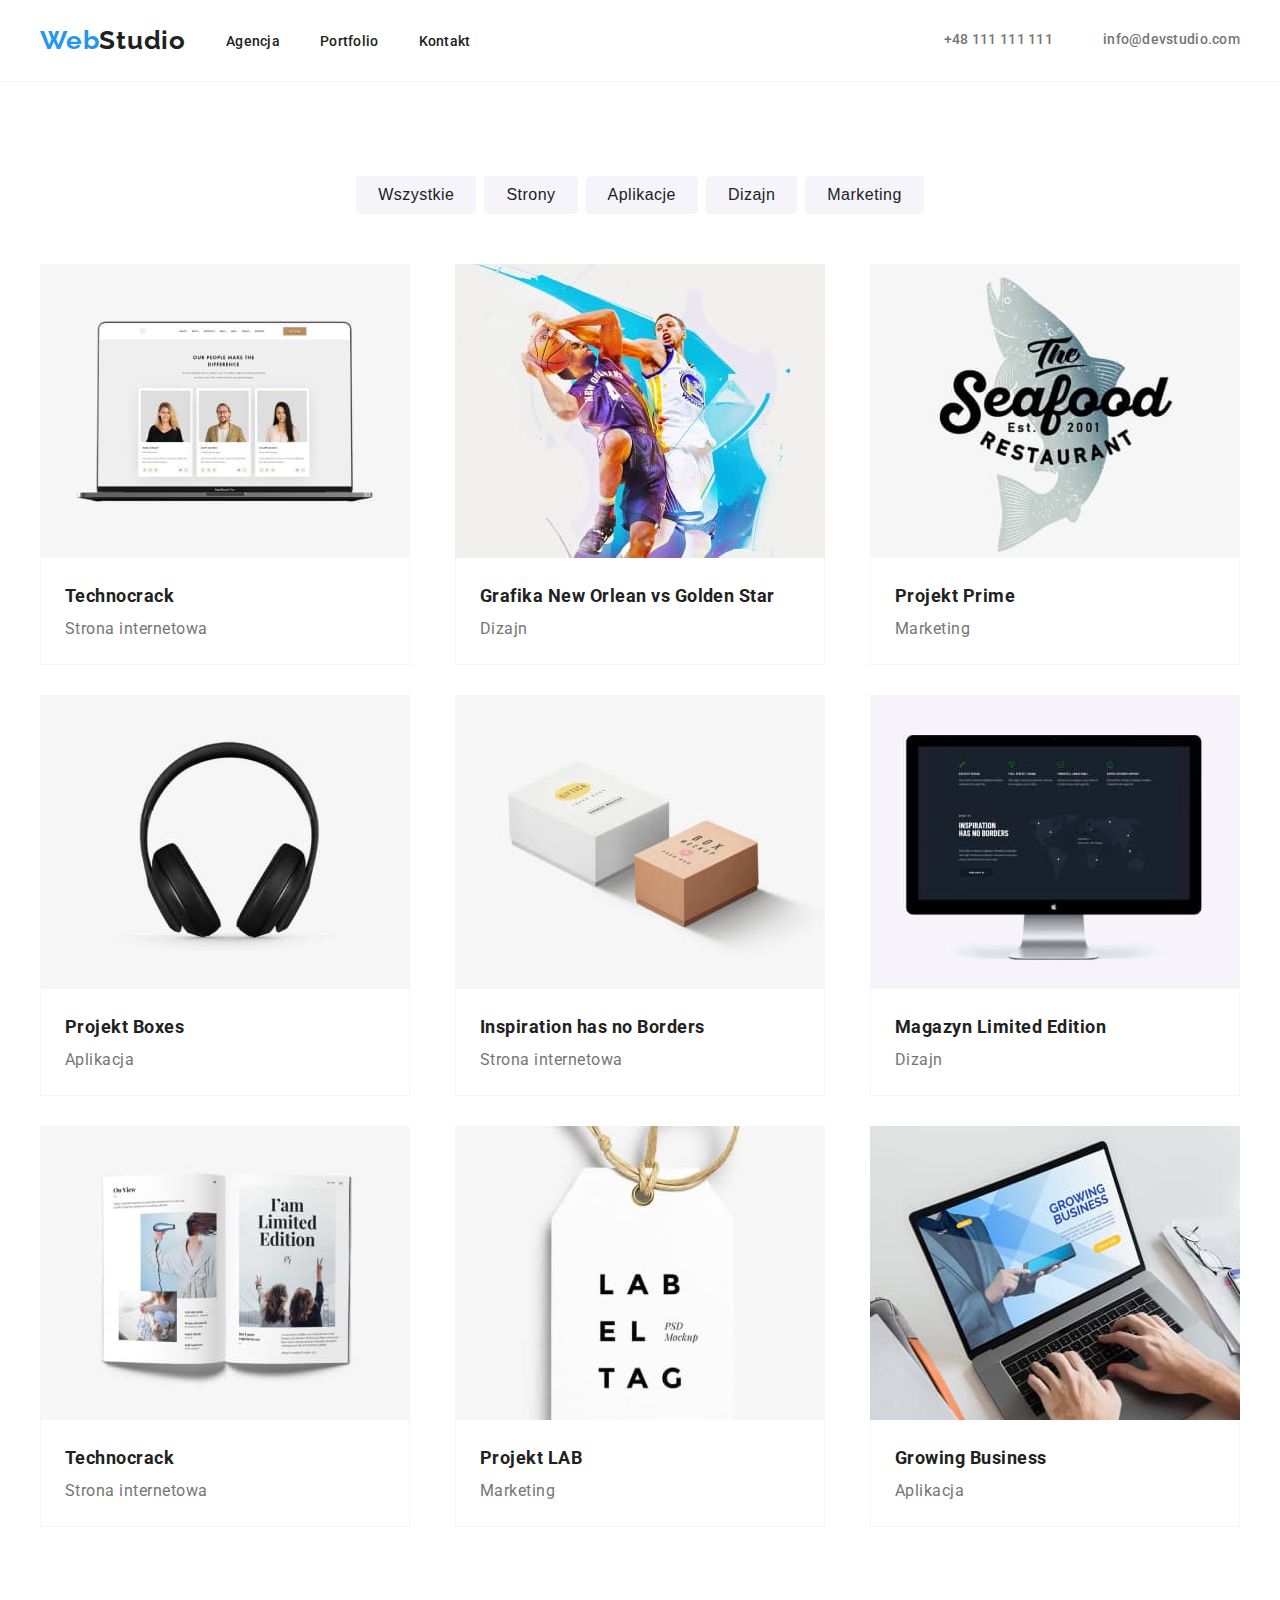
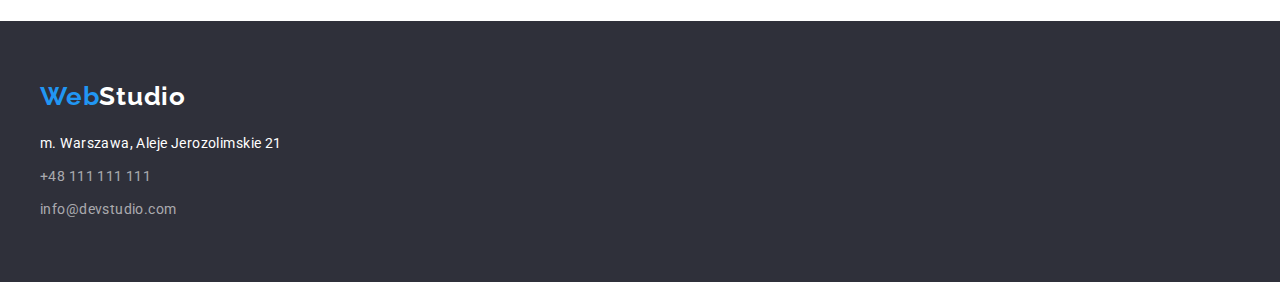
==== portfolio.html @ ea295703 "Initial commit" ====
<!DOCTYPE html>
<html lang="pl-PL">
  <head>
    <link rel="stylesheet" href="CSS/styles.css" />
    <meta charset="UTF-8" />
    <meta http-equiv="X-UA-Compatible" content="IE=edge" />
    <meta name="viewport" content="width=device-width, initial-scale=1.0" />
    <title>Portfolio</title>
  </head>
  <body>
    <!-- <div class="header__border"> -->
    <header class="header__container">
      <div class="container">
        <div class="header__content">
          <a class="logo" href="index.html"><span class="logo-accent">Web</span>Studio</a>
          <nav>
            <ul class="navigation__content">
              <li class="navigation__item">
                <a class="navigation__link" href="index.html">Agencja</a>
              </li>
              <li class="navigation__item">
                <a class="navigation__link" href="portfolio.html">Portfolio</a>
              </li>
              <li class="navigation__item">
                <a class="navigation__link" href="#">Kontakt</a>
              </li>
            </ul>
          </nav>
          <div class="contact-links">
            <a class="navigation__link navigation__link--contact" href="tel:+48111111111"
              >+48 111 111 111</a
            >
            <a class="navigation__link navigation__link--contact" href="mailto:info@devstudio.com"
              >info@devstudio.com</a
            >
          </div>
        </div>
      </div>
    </header>

    <section class="section">
     
      <!-- <section class="section-1-col__container"> -->
        <ul class="section-1-col__content">
          <li class="section-1-col__item">
            <button class="button__secondary button__secondary--light-text" type="">
              Wszystkie
            </button>
          </li>
          <li class="section-1-col__item">
            <button class="button__secondary button__secondary--light-text" type="">Strony</button>
          </li>
          <li class="section-1-col__item">
            <button class="button__secondary button__secondary--light-text" type="">
              Aplikacje
            </button>
          </li>
          <li class="section-1-col__item">
            <button class="button__secondary button__secondary--light-text" type="">Dizajn</button>
          </li>
          <li class="section-1-col__item">
            <button class="button__secondary button__secondary--light-text" type="">
              Marketing
            </button>
          </li>
        </ul>
      <!-- </section> -->
      <div class="container">
      <!-- <section class="section-3-col__container"> -->
        <ul class="section-3-col__content">
          <li class="section-3-col__item">
            <figure class="section-3-col__content-box">
              <img src="images/portfolio-img-1.jpg" alt="projekt strony pokazany na laptopie" />
              <figcaption
                class="section-3-col__content-box__figcaption section-3-col__content-box__figcaption--border"
              >
                <h3 class="section-3-col__content-box__title">Technocrack</h3>
                <p class="section-3-col__content-box__text">Strona internetowa</p>
              </figcaption>
            </figure>
          </li>
          <li class="section-3-col__item">
            <figure class="section-3-col__content-box">
              <img src="images/portfolio-img-2.jpg" alt="projekt strony pokazany na laptopie" />
              <figcaption
                class="section-3-col__content-box__figcaption section-3-col__content-box__figcaption--border"
              >
                <h3 class="section-3-col__content-box__title">Grafika New Orlean vs Golden Star</h3>
                <p class="section-3-col__content-box__text">Dizajn</p>
              </figcaption>
            </figure>
          </li>

          <li class="section-3-col__item">
            <figure class="section-3-col__content-box">
              <img src="images/portfolio-img-3.jpg" alt="projekt strony pokazany na laptopie" />
              <figcaption
                class="section-3-col__content-box__figcaption section-3-col__content-box__figcaption--border"
              >
                <h3 class="section-3-col__content-box__title">Projekt Prime</h3>
                <p class="section-3-col__content-box__text">Marketing</p>
              </figcaption>
            </figure>
          </li>
          <li class="section-3-col__item">
            <figure class="section-3-col__content-box">
              <img src="images/portfolio-img-4.jpg" alt="projekt strony pokazany na laptopie" />
              <figcaption
                class="section-3-col__content-box__figcaption section-3-col__content-box__figcaption--border"
              >
                <h3 class="section-3-col__content-box__title">Projekt Boxes</h3>
                <p class="section-3-col__content-box__text">Aplikacja</p>
              </figcaption>
            </figure>
          </li>
          <li class="section-3-col__item">
            <figure class="section-3-col__content-box">
              <img src="images/portfolio-img-5.jpg" alt="projekt strony pokazany na laptopie" />
              <figcaption
                class="section-3-col__content-box__figcaption section-3-col__content-box__figcaption--border"
              >
                <h3 class="section-3-col__content-box__title">Inspiration has no Borders</h3>
                <p class="section-3-col__content-box__text">Strona internetowa</p>
              </figcaption>
            </figure>
          </li>
          <li class="section-3-col__item">
            <figure class="section-3-col__content-box">
              <img src="images/portfolio-img-6.jpg" alt="projekt strony pokazany na laptopie" />
              <figcaption
                class="section-3-col__content-box__figcaption section-3-col__content-box__figcaption--border"
              >
                <h3 class="section-3-col__content-box__title">Magazyn Limited Edition</h3>
                <p class="section-3-col__content-box__text">Dizajn</p>
              </figcaption>
            </figure>
          </li>
          <li class="section-3-col__item">
            <figure class="section-3-col__content-box">
              <img src="images/portfolio-img-7.jpg" alt="projekt strony pokazany na laptopie" />
              <figcaption
                class="section-3-col__content-box__figcaption section-3-col__content-box__figcaption--border"
              >
                <h3 class="section-3-col__content-box__title">Technocrack</h3>
                <p class="section-3-col__content-box__text">Strona internetowa</p>
              </figcaption>
            </figure>
          </li>
          <li class="section-3-col__item">
            <figure class="section-3-col__content-box">
              <img src="images/portfolio-img-8.jpg" alt="projekt strony pokazany na laptopie" />
              <figcaption
                class="section-3-col__content-box__figcaption section-3-col__content-box__figcaption--border"
              >
                <h3 class="section-3-col__content-box__title">Projekt LAB</h3>
                <p class="section-3-col__content-box__text">Marketing</p>
              </figcaption>
            </figure>
          </li>
          <li class="section-3-col__item">
            <figure class="section-3-col__content-box">
              <img src="images/portfolio-img-9.jpg" alt="projekt strony pokazany na laptopie" />
              <figcaption
                class="section-3-col__content-box__figcaption section-3-col__content-box__figcaption--border"
              >
                <h3 class="section-3-col__content-box__title">Growing Business</h3>
                <p class="section-3-col__content-box__text">Aplikacja</p>
              </figcaption>
            </figure>
          </li>
        </ul>
      </section>
      
    </div>
    <footer class="footer">
      <div class="container">
        <a class="logo--light" href="index.html"><span class="logo-accent">Web</span>Studio</a>
        <address class="footer__content">
          <p class="footer__text">m. Warszawa, Aleje Jerozolimskie 21</p>
          <div class="footer-column">
            <a class="footer__text footer__text--contact" href="tel:+48111111111">
              +48 111 111 111</a
            >
            <a class="footer__text footer__text--contact" href="mailto:info@devstudio.com">
              info@devstudio.com</a
            >
          </div>
        </address>
      </div>
    </footer>
  </body>
</html>
---- CSS/styles.css ----
@import url('https://fonts.googleapis.com/css2?family=Raleway:wght@700&family=Roboto:wght@400;500;700;900&display=swap');
@import url('node_modules/modern-normalize/modern-normalize.css');

:root {
  --blue: #2196f3;
  --gray: #757575;
  --black: #212121;
  --lightgray: #f5f4fa;
  --background: #fff;
  --dark-background: #2f303a;
  --bold: 700;
  --white: #fff;
}

body {
  font-family: 'Roboto', 'Raleway', sans-serif;
  list-style: none;
  color: var(--black);

  font-size: 16px;
  letter-spacing: 0.03em;
  background-color: var(--background);
  margin: 0;
}
address {
  font-style: normal;
}
ul,
li {
  list-style: none;
  padding: 0;
  margin: 0;
}
img,
button {
  display: block;
  margin: 0;
  border: 0;
}
h1,
h2,
h3,
p {
  margin: 0;
  padding: 0;
}
.header__container {
  border-bottom: 1px solid var(--lightgray);
}

.header__content {
  display: flex;
  flex-direction: row;
  flex-wrap: wrap;
  padding-top: 25px;
  padding-bottom: 25px;
  align-items: center;
  gap: 40px;
  margin: 0 auto;
}
.container {
  margin: 0 auto;
  width: 1200px;
}
.section {
  display: flex;
  flex-direction: column;
  gap: 50px;
  /* width: 1200px; */
  margin: 0 auto;
  padding-top: 94px;
  padding-bottom: 94px;
}
.navigation__item {
  display: inline-block;
}
.contact-links {
  margin-left: auto;
  display: flex;
  gap: 50px;
}
/* START -- Shared Styles -- */

.active--link {
  color: var(--blue);
}
.logo--light {
  color: var(--white);
  font-family: 'Raleway', sans-serif;
  font-size: 26px;
  font-weight: var(--bold);
  line-height: 1.19;
  letter-spacing: 0.03em;
  text-decoration: none;
}
.logo {
  font-family: 'Raleway', sans-serif;
  font-size: 26px;
  font-weight: var(--bold);
  line-height: 1.19;
  letter-spacing: 0.03em;
  color: var(--black);
  text-decoration: none;
}
.logo-accent {
  color: var(--blue);
}

.navigation__content {
  list-style: none;
  display: flex;
  flex-direction: row;
  flex-wrap: wrap;

  align-items: center;
  gap: 40px;
}

.navigation__link {
  list-style: none;
  font-size: 14px;
  font-weight: 500;
  line-height: 1.14;
  color: var(--black);
  letter-spacing: 0.02em;
  text-decoration: none;
}

.navigation__link--contact {
  color: var(--gray);
}

.navigation__link--active {
  color: var(--blue);
}

.navigation__link:hover,
.navigation__link:focus {
  color: var(--blue);
}

.footer {
  background-color: var(--dark-background);
  padding-top: 60px;
  padding-bottom: 60px;
}
.footer__content {
  text-decoration: none;
  padding-top: 20px;
}

.footer__text {
  font-size: 14px;
  line-height: 1.71;
  font-weight: 400;
  letter-spacing: 0.03em;
  color: var(--white);
  text-decoration: none;
}

.footer__text--contact {
  color: rgba(255, 255, 255, 0.6);
  padding-top: 9px;
}
.footer__text--contact:hover {
  color: var(--blue);
}
.footer-column {
  display: flex;
  flex-direction: column;
  flex-basis: 20px;
}
/* BUTTONS */

.button__primary {
  background-color: var(--blue);
  cursor: pointer;
  margin: 0 auto;
  padding: 10px 43px 10px 43px;
}
.button__primary--bold-text {
  font-weight: var(--bold);
  font-size: 16px;
  line-height: 1.87;
  color: var(--white);
  box-shadow: 0px 4px 4px rgba(0, 0, 0, 0.15);
  border-radius: 4px;
  text-align: center;
}

.button__secondary {
  background-color: var(--lightgray);
  cursor: pointer;
  padding: 6px 22px 6px 22px;
  border-radius: 4px;
}

.button__secondary--light-text {
  font-size: 16px;
  font-weight: 500;
  line-height: 1.625;
  color: var(--black);
  letter-spacing: 0.03em;
  text-align: center;
}

.button__secondary--light-text:hover,
.button__secondary--light-text:focus {
  color: var(--white);
  background-color: var(--blue);
  box-shadow: 0px 3px 1px rgba(0, 0, 0, 0.1), 0px 1px 2px rgba(0, 0, 0, 0.08),
    0px 2px 2px rgba(0, 0, 0, 0.12);
}

/* -- BUTTONS STYLE END -- */
/* END -- Shared styles -- */

/* -- INDEX.HTML STYLES -- */

/*.hero__container {
}*/

.hero__container--background {
  background-color: var(--dark-background);
  display: flex;
  justify-content: center;
}

.hero__title {
  color: var(--white);
  font-size: 44px;
  font-weight: 900;
  text-align: center;
}

.hero__content {
  display: flex;
  justify-content: center;
  flex-direction: column;
  flex-basis: 616px;
  padding: 200px 455px 200px 455px;
  gap: 30px;
}
.section-4-col__container {
  display: flex;
  padding-top: 94px;
  padding-bottom: 94px;
}
.section-4-col__container--light-bg {
  background-color: var(--lightgray);
}
.section-4-col__content {
  display: flex;
  flex-direction: row;

  gap: 30px;
  justify-content: space-between;
  padding: 0;
}

.section-4-col__item {
  list-style: none;
  background-color: var(--white);
  padding-bottom: 30px;
  box-shadow: 0px 1px 3px rgba(0, 0, 0, 0.12), 0px 1px 1px rgba(0, 0, 0, 0.14),
    0px 2px 1px rgba(0, 0, 0, 0.2);
  border-radius: 0px 0px 4px 4px;
}

.section-4-col__item--no-shadow {
  list-style: none;
  background-color: var(--white);
}

.section-4-col__title {
  font-weight: var(--bold);
  font-size: 14px;
  line-height: 1.14;
  letter-spacing: 0.03em;
  text-transform: uppercase;
  padding-bottom: 10px;
}
.section-4-col__title--big {
  color: var(--black);
  font-size: 36px;
  line-height: 1.16;
  text-align: center;
  letter-spacing: 0.03em;
  text-transform: none;
  padding-bottom: 50px;
}

.section-4-col__title--medium {
  color: var(--black);
  font-weight: 500;
  font-size: 16px;
  line-height: 1.18;
  text-align: center;
  letter-spacing: 0.03em;
  text-transform: none;
}
.section-4-col__text {
  color: var(--gray);
  font-weight: 400;
  font-size: 14px;
  line-height: 1.71;
  letter-spacing: 0.03em;
}

.section-4-col__text--medium {
  font-size: 16px;
  line-height: 1.18;
  text-align: center;
}
.section-3-col__container {
  display: flex;
  padding-bottom: 94px;
}

.section-3-col__title {
  font-weight: var(--bold);
  color: var(--black);
  font-size: 36px;
  line-height: 1.16;
  text-align: center;
  letter-spacing: 0.03em;
  padding-bottom: 50px;
}

.section-3-col__content {
  display: flex;
  flex-direction: row;
  flex-wrap: wrap;

  justify-content: space-between;
  padding: 0;
  gap: 30px;
  align-items: center;
}

.section-3-col__item {
  list-style: none;
}

.section-3-col__content-box {
  margin: 0;
  padding: 0;
}

.section-3-col__content-box__title {
  font-weight: var(--bold);
  font-size: 18px;
  line-height: 2;
  margin: 0;
}

.section-3-col__content-box__text {
  font-weight: 400;
  line-height: 1.875;
  letter-spacing: 0.03em;
  color: var(--gray);
  margin: 0;
}

.section-3-col__content-box__figcaption {
  padding: 20px 24px 20px 24px;
}

.section-3-col__content-box__figcaption--border {
  border-bottom: 1px solid var(--lightgray);
  border-left: 1px solid var(--lightgray);
  border-right: 1px solid var(--lightgray);
}
/* -- END INDEX.HTML STYLES -- */
/* -- START PORTFOLIO.HTML STYLES -- */

.section-1-col__container {
  display: flex;
  justify-content: center;
  gap: 30px;
}

.section-1-col__content {
  display: flex;
  flex-direction: row;
  gap: 8px;
  justify-content: center;
}

/*.section-1-col__item {
}*/
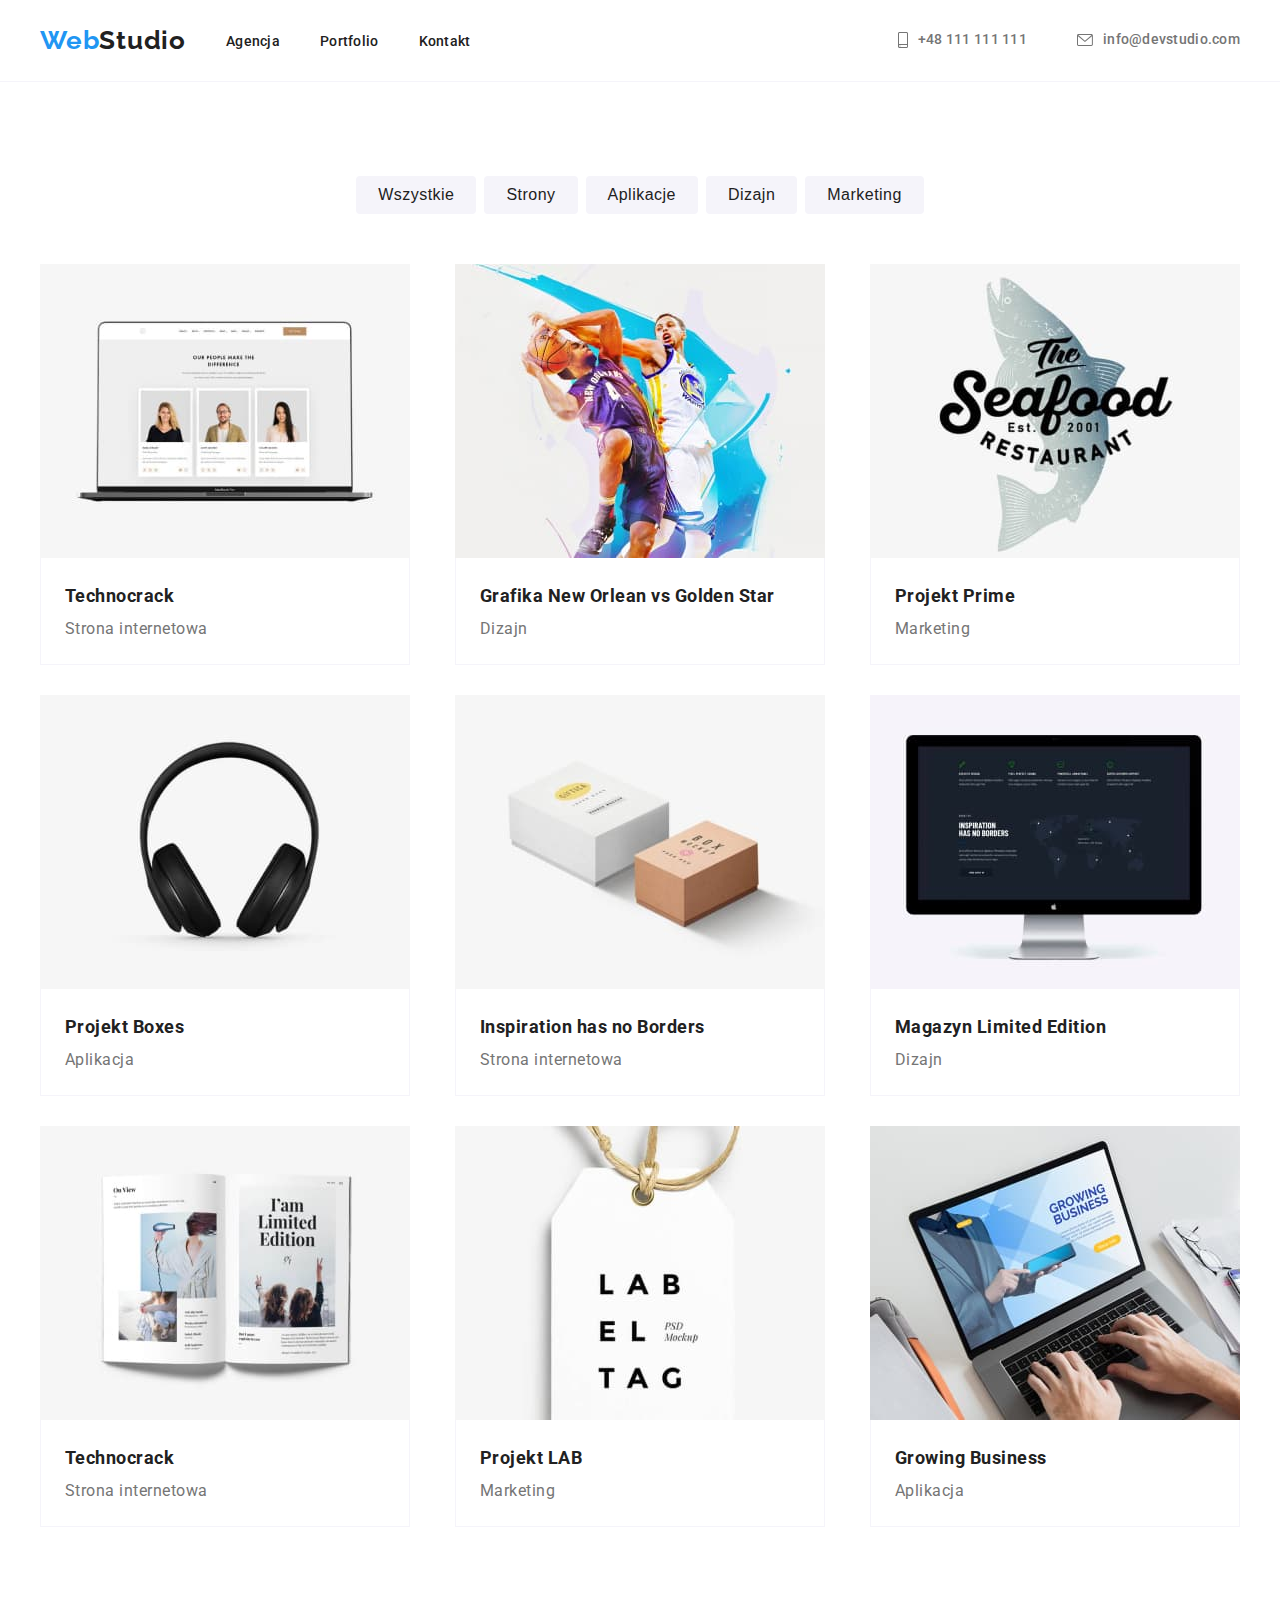
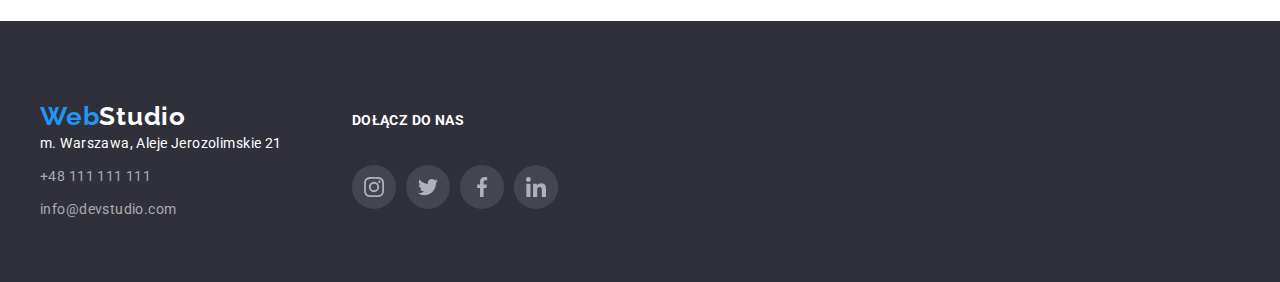
==== commit 21aee802: "Added section "our clients"" ====
--- a/portfolio.html
+++ b/portfolio.html
@@ -9,34 +9,44 @@
   </head>
   <body>
     <!-- <div class="header__border"> -->
-    <header class="header__container">
-      <div class="container">
-        <div class="header__content">
-          <a class="logo" href="index.html"><span class="logo-accent">Web</span>Studio</a>
-          <nav>
-            <ul class="navigation__content">
-              <li class="navigation__item">
-                <a class="navigation__link" href="index.html">Agencja</a>
-              </li>
-              <li class="navigation__item">
-                <a class="navigation__link" href="portfolio.html">Portfolio</a>
-              </li>
-              <li class="navigation__item">
-                <a class="navigation__link" href="#">Kontakt</a>
-              </li>
-            </ul>
-          </nav>
-          <div class="contact-links">
-            <a class="navigation__link navigation__link--contact" href="tel:+48111111111"
-              >+48 111 111 111</a
-            >
-            <a class="navigation__link navigation__link--contact" href="mailto:info@devstudio.com"
-              >info@devstudio.com</a
-            >
+      <header class="header__container">
+        <div class="container">
+          <div class="header__content">
+            <a class="logo" href="index.html"><span class="logo-accent">Web</span>Studio</a>
+            <nav>
+              <ul class="navigation__content">
+                <li class="navigation__item">
+                  <a class="navigation__link" href="index.html">Agencja</a>
+                </li>
+                <li class="navigation__item">
+                  <a class="navigation__link" href="portfolio.html">Portfolio</a>
+                </li>
+                <li class="navigation__item">
+                  <a class="navigation__link" href="#">Kontakt</a>
+                </li>
+              </ul>
+            </nav>
+            <div class="contact-links">
+              <div class="contact-links--item">
+                <svg class="icon-contact--phone">
+                  <use href="./images/icons.svg#icon-smartphone"></use>
+                </svg>
+                <a class="navigation__link navigation__link--contact" href="tel:+48111111111"
+                  >+48 111 111 111</a
+                >
+              </div>
+              <div class="contact-links--item">
+                <svg class="icon-contact--mail">
+                  <use href="./images/icons.svg#icon-envelope"></use>
+                </svg>
+                <a class="navigation__link navigation__link--contact" href="mailto:info@devstudio.com"
+                  >info@devstudio.com</a
+                >
+              </div>
+            </div>
           </div>
         </div>
-      </div>
-    </header>
+      </header>
 
     <section class="section">
      
@@ -174,18 +184,47 @@
     </div>
     <footer class="footer">
       <div class="container">
-        <a class="logo--light" href="index.html"><span class="logo-accent">Web</span>Studio</a>
-        <address class="footer__content">
-          <p class="footer__text">m. Warszawa, Aleje Jerozolimskie 21</p>
-          <div class="footer-column">
-            <a class="footer__text footer__text--contact" href="tel:+48111111111">
-              +48 111 111 111</a
-            >
-            <a class="footer__text footer__text--contact" href="mailto:info@devstudio.com">
-              info@devstudio.com</a
-            >
+        <div class="footer__content">
+          <div class="footer__item">
+            <a class="logo--light" href="index.html"><span class="logo-accent">Web</span>Studio</a>
+            <address>
+              <p class="footer__text">m. Warszawa, Aleje Jerozolimskie 21</p>
+              <div class="footer-column">
+                <a class="footer__text footer__text--contact" href="tel:+48111111111">
+                  +48 111 111 111</a
+                >
+                <a class="footer__text footer__text--contact" href="mailto:info@devstudio.com">
+                  info@devstudio.com</a
+                >
+              </div>
+            </address>
           </div>
-        </address>
+          <div class="footer-social-links__container">
+            <p class="footer-social-links--title">DOŁĄCZ DO NAS</p>
+            <div class="social-icons__container">
+              <div class="icon-social icon-social--gray">
+                <svg width="20px" height="20px">
+                  <use href="./images/icons.svg#icon-instagram"></use>
+                </svg>
+              </div>
+              <div class="icon-social icon-social--gray">
+                <svg width="20px" height="20px">
+                  <use href="./images/icons.svg#icon-twitter"></use>
+                </svg>
+              </div>
+              <div class="icon-social icon-social--gray">
+                <svg width="20px" height="20px">
+                  <use href="./images/icons.svg#icon-facebook"></use>
+                </svg>
+              </div>
+              <div class="icon-social icon-social--gray">
+                <svg width="20px" height="20px">
+                  <use href="./images/icons.svg#icon-linkedin"></use>
+                </svg>
+              </div>
+            </div>
+          </div>
+        </div>
       </div>
     </footer>
   </body>
--- a/CSS/styles.css
+++ b/CSS/styles.css
@@ -1,10 +1,10 @@
 @import url('https://fonts.googleapis.com/css2?family=Raleway:wght@700&family=Roboto:wght@400;500;700;900&display=swap');
-@import url('node_modules/modern-normalize/modern-normalize.css');
 
 :root {
   --blue: #2196f3;
   --gray: #757575;
   --black: #212121;
+  --icon-gray: #afb1b8;
   --lightgray: #f5f4fa;
   --background: #fff;
   --dark-background: #2f303a;
@@ -37,9 +37,11 @@
   margin: 0;
   border: 0;
 }
+
 h1,
 h2,
 h3,
+h4,
 p {
   margin: 0;
   padding: 0;
@@ -144,9 +146,16 @@
   padding-top: 60px;
   padding-bottom: 60px;
 }
+.footer__item {
+  display: flex;
+  flex-direction: column;
+}
 .footer__content {
   text-decoration: none;
   padding-top: 20px;
+  display: flex;
+  flex-direction: row;
+  gap: 70px;
 }
 
 .footer__text {
@@ -298,6 +307,8 @@
   text-align: center;
   letter-spacing: 0.03em;
   text-transform: none;
+  padding-top: 30px;
+  padding-bottom: 10px;
 }
 .section-4-col__text {
   color: var(--gray);
@@ -389,3 +400,84 @@
 
 /*.section-1-col__item {
 }*/
+
+/* -- icons -- */
+
+.icon-features {
+  width: 270px;
+  height: 120px;
+  padding-bottom: 30px;
+}
+
+.icon-contact--mail {
+  width: 16px;
+  height: 12px;
+}
+
+.icon-contact--phone {
+  width: 10px;
+  height: 16px;
+}
+
+.icon-social {
+  width: 44px;
+  height: 44px;
+  display: flex;
+  align-items: center;
+  justify-content: center;
+  background-color: var(--white);
+  border-radius: 50%;
+  border: none;
+  fill: var(--icon-gray);
+}
+.icon-social--gray {
+  background-color: rgba(255, 255, 255, 0.1);
+}
+
+.icon-social:hover,
+.icon-social:focus {
+  background-color: var(--blue);
+  fill: var(--white);
+}
+.contact-links--item {
+  display: flex;
+  flex-direction: row;
+  gap: 10px;
+  align-items: center;
+}
+
+.social-icons__container {
+  display: flex;
+  flex-direction: row;
+  gap: 10px;
+  justify-content: center;
+  padding-top: 16px;
+}
+
+.footer-social-links--title {
+  font-weight: var(--bold);
+  font-size: 14px;
+  line-height: 1.14;
+  letter-spacing: 0.03em;
+  text-transform: uppercase;
+  color: var(--white);
+}
+
+.footer-social-links__container {
+  align-self: center;
+  display: flex;
+  flex-direction: column;
+  gap: 20px;
+}
+
+.icon-clients {
+  border: 1px solid #afb1b8;
+  border-radius: 4px;
+  fill: var(--icon-gray);
+}
+
+.icon-clients:hover,
+.icon-clients:focus {
+  fill: var(--blue);
+  border: 1px solid var(--blue);
+}
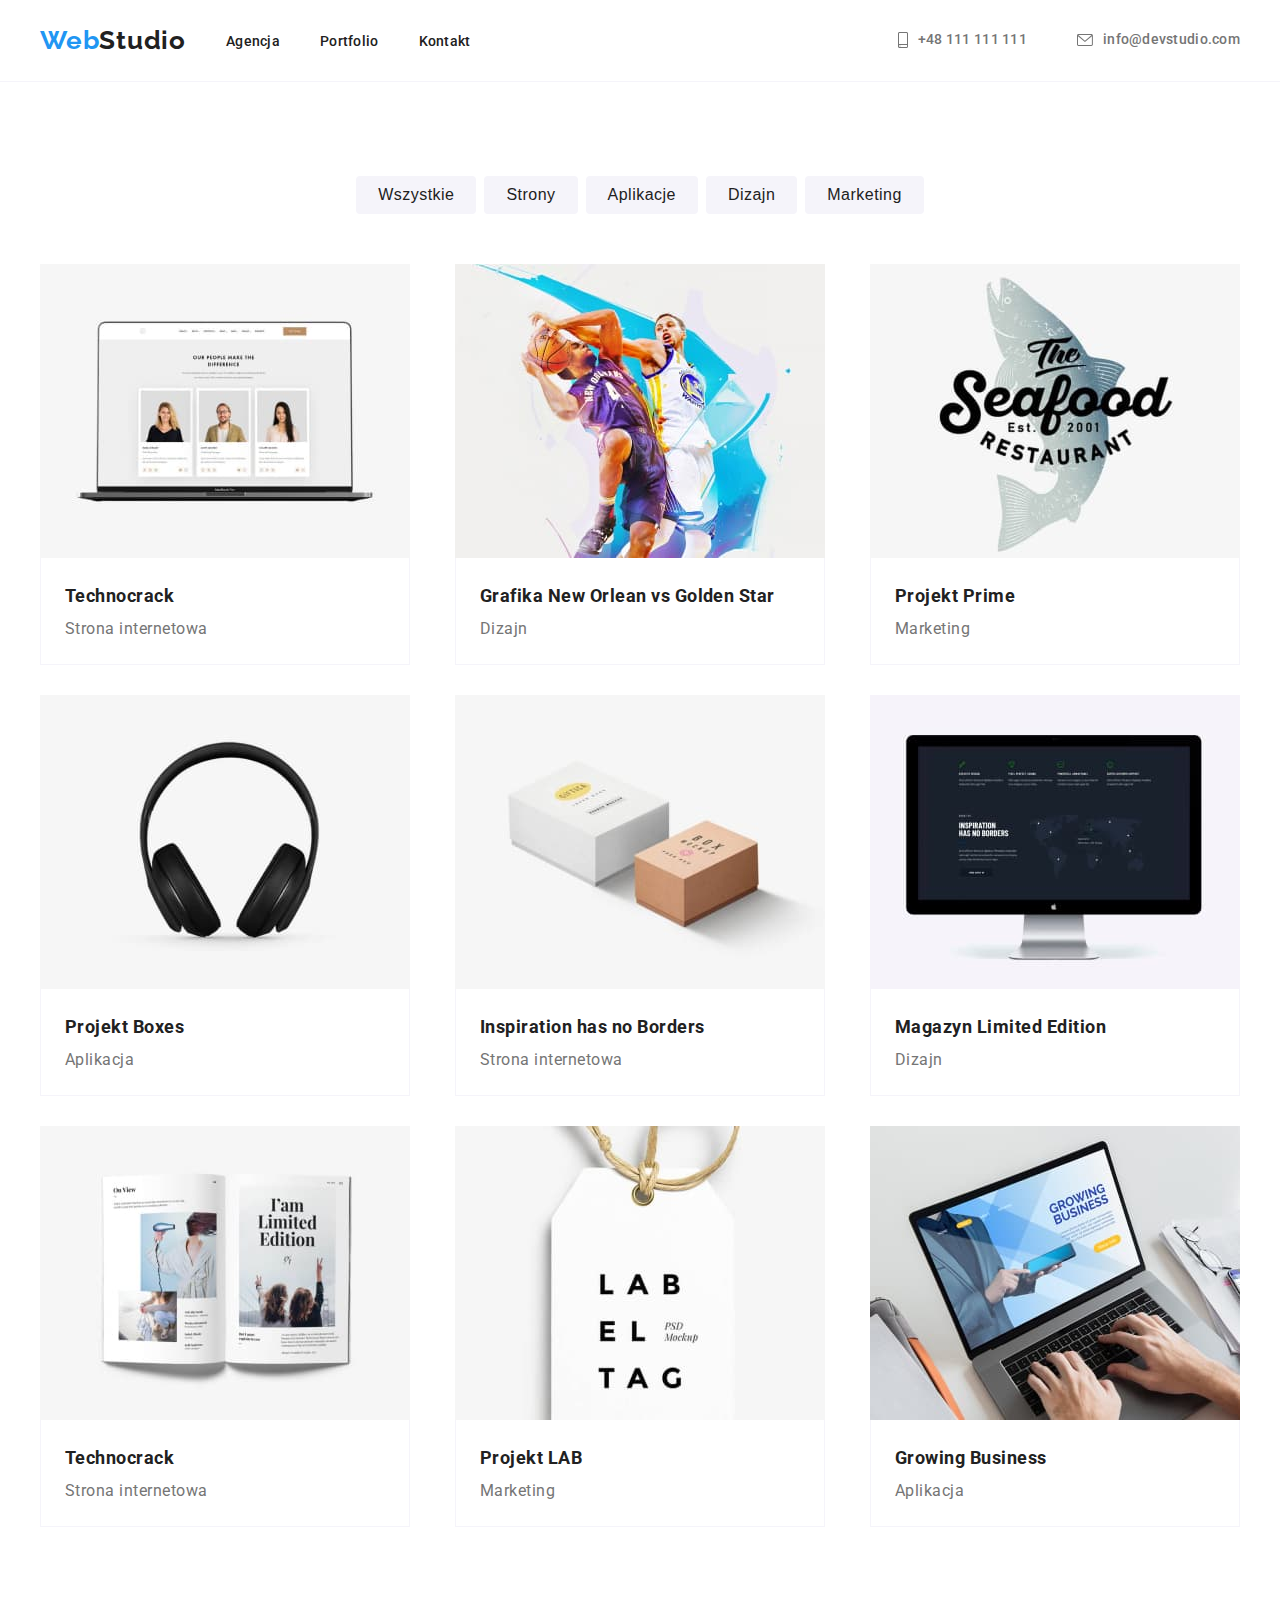
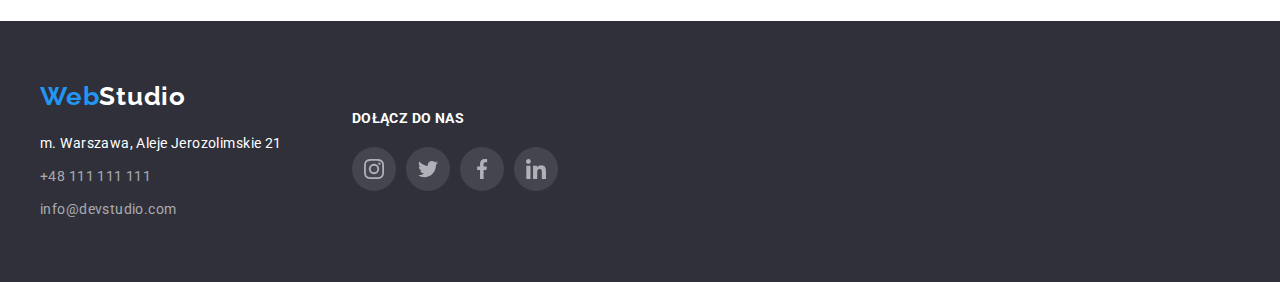
==== commit b57bb851: "Updated footer" ====
--- a/portfolio.html
+++ b/portfolio.html
@@ -187,21 +187,21 @@
         <div class="footer__content">
           <div class="footer__item">
             <a class="logo--light" href="index.html"><span class="logo-accent">Web</span>Studio</a>
-            <address>
+            <address class="footer-column">
               <p class="footer__text">m. Warszawa, Aleje Jerozolimskie 21</p>
-              <div class="footer-column">
+              
                 <a class="footer__text footer__text--contact" href="tel:+48111111111">
                   +48 111 111 111</a
                 >
                 <a class="footer__text footer__text--contact" href="mailto:info@devstudio.com">
                   info@devstudio.com</a
                 >
-              </div>
+           
             </address>
           </div>
           <div class="footer-social-links__container">
             <p class="footer-social-links--title">DOŁĄCZ DO NAS</p>
-            <div class="social-icons__container">
+            <div class="footer-social-links__content">
               <div class="icon-social icon-social--gray">
                 <svg width="20px" height="20px">
                   <use href="./images/icons.svg#icon-instagram"></use>
--- a/CSS/styles.css
+++ b/CSS/styles.css
@@ -149,10 +149,11 @@
 .footer__item {
   display: flex;
   flex-direction: column;
+  gap: 20px;
 }
 .footer__content {
   text-decoration: none;
-  padding-top: 20px;
+
   display: flex;
   flex-direction: row;
   gap: 70px;
@@ -169,7 +170,6 @@
 
 .footer__text--contact {
   color: rgba(255, 255, 255, 0.6);
-  padding-top: 9px;
 }
 .footer__text--contact:hover {
   color: var(--blue);
@@ -177,7 +177,7 @@
 .footer-column {
   display: flex;
   flex-direction: column;
-  flex-basis: 20px;
+  gap: 9px;
 }
 /* BUTTONS */
 
@@ -192,7 +192,7 @@
   font-size: 16px;
   line-height: 1.87;
   color: var(--white);
-  box-shadow: 0px 4px 4px rgba(0, 0, 0, 0.15);
+  /* box-shadow: 0px 4px 4px rgba(0, 0, 0, 0.15); */
   border-radius: 4px;
   text-align: center;
 }
@@ -226,15 +226,19 @@
 
 /* -- INDEX.HTML STYLES -- */
 
-/*.hero__container {
-}*/
+.hero__container {
+  z-index: 99;
+  display: flex;
+  justify-content: center;
+}
 
 .hero__container--background {
-  background-color: var(--dark-background);
-  display: flex;
-  justify-content: center;
-}
-
+  /* background-color: var(--dark-background); */
+}
+.header-img {
+  display: flex;
+  z-index: 0;
+}
 .hero__title {
   color: var(--white);
   font-size: 44px;
@@ -249,6 +253,8 @@
   flex-basis: 616px;
   padding: 200px 455px 200px 455px;
   gap: 30px;
+  background-image: url('../images/header.png');
+  background-color: rgba(47, 48, 58, 0.4);
 }
 .section-4-col__container {
   display: flex;
@@ -357,6 +363,13 @@
   margin: 0;
   padding: 0;
 }
+.section-3-col__content-box:hover,
+.section-3-col__content-box:focus {
+  margin: 0;
+  padding: 0;
+  box-shadow: 0px 1px 1px rgba(0, 0, 0, 0.12), 0px 4px 4px rgba(0, 0, 0, 0.06),
+    1px 4px 6px rgba(0, 0, 0, 0.16);
+}
 
 .section-3-col__content-box__title {
   font-weight: var(--bold);
@@ -402,7 +415,11 @@
 }*/
 
 /* -- icons -- */
-
+.contact-links--item:hover,
+.contact-links--item:focus {
+  fill: #2196f3;
+  color: #2196f3;
+}
 .icon-features {
   width: 270px;
   height: 120px;
@@ -444,6 +461,7 @@
   flex-direction: row;
   gap: 10px;
   align-items: center;
+  fill: var(--gray);
 }
 
 .social-icons__container {
@@ -470,6 +488,11 @@
   gap: 20px;
 }
 
+.footer-social-links__content {
+  display: flex;
+  flex-direction: row;
+  gap: 10px;
+}
 .icon-clients {
   border: 1px solid #afb1b8;
   border-radius: 4px;
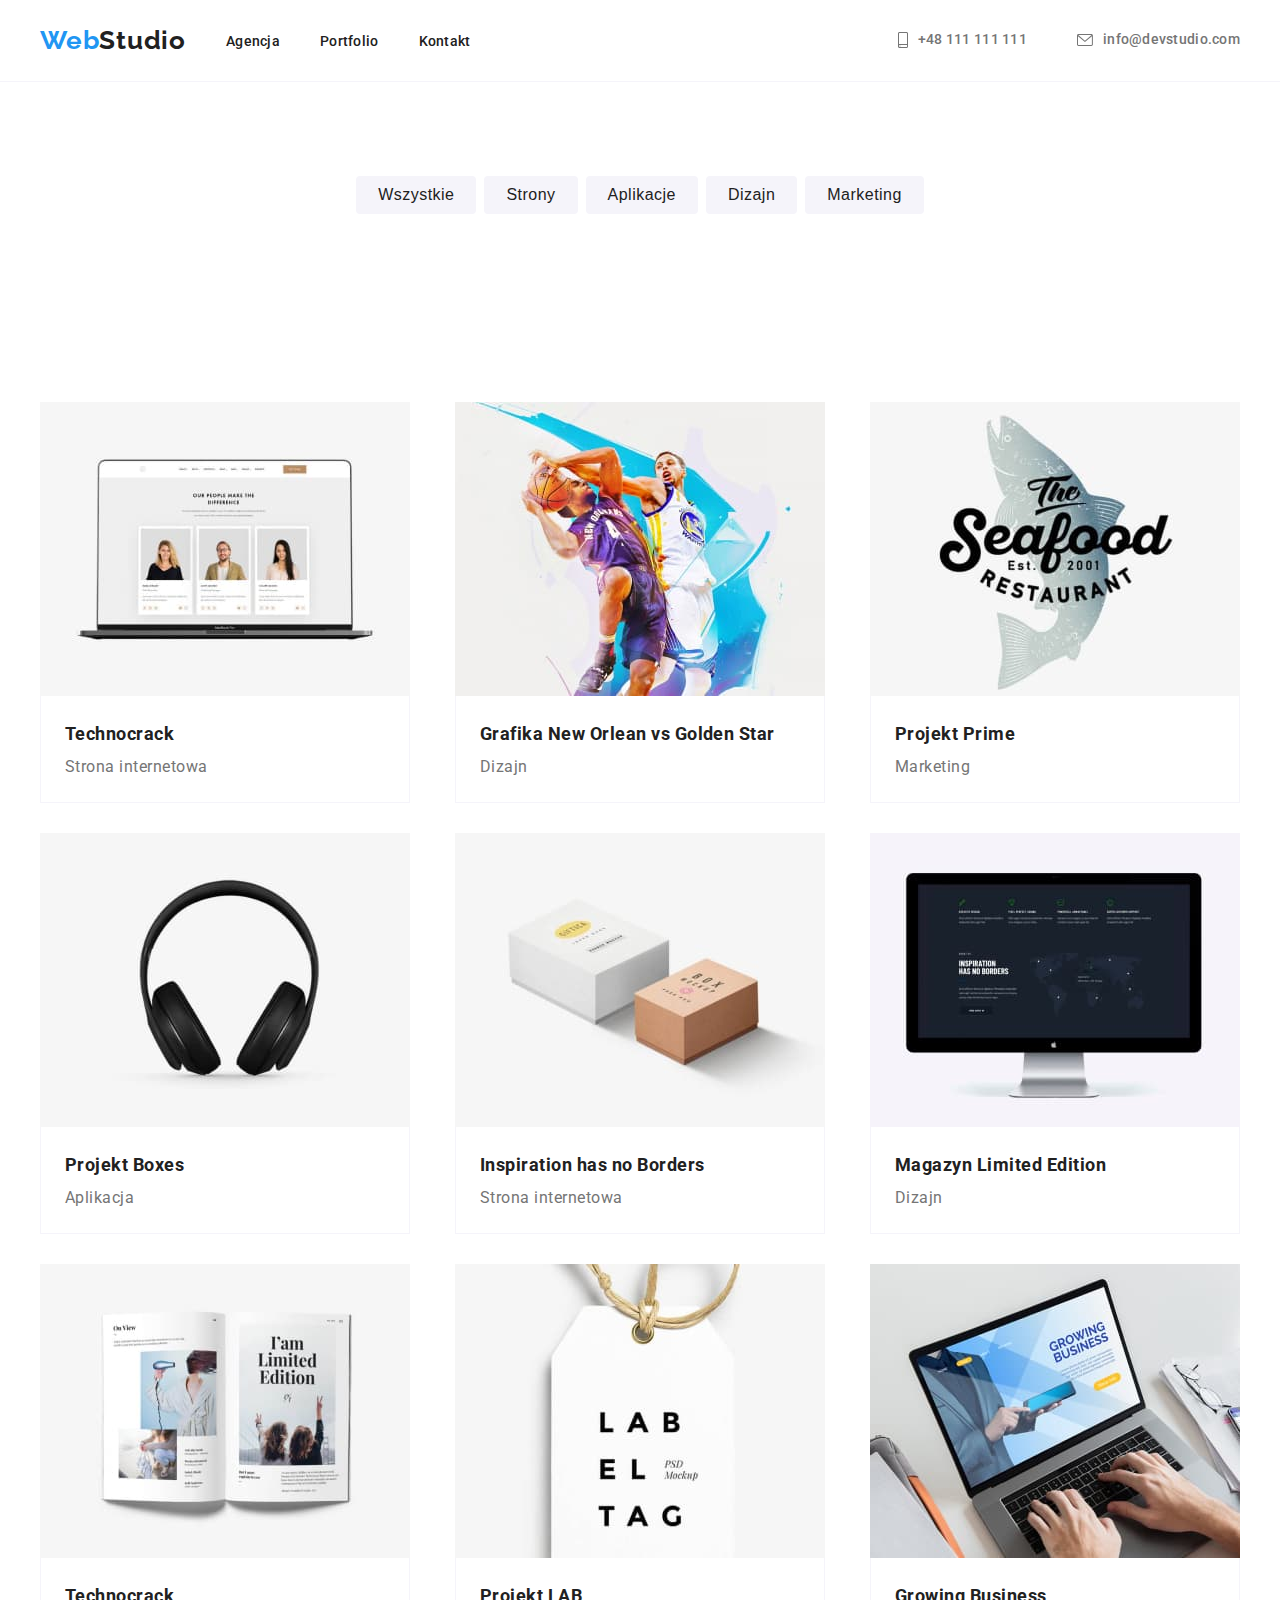
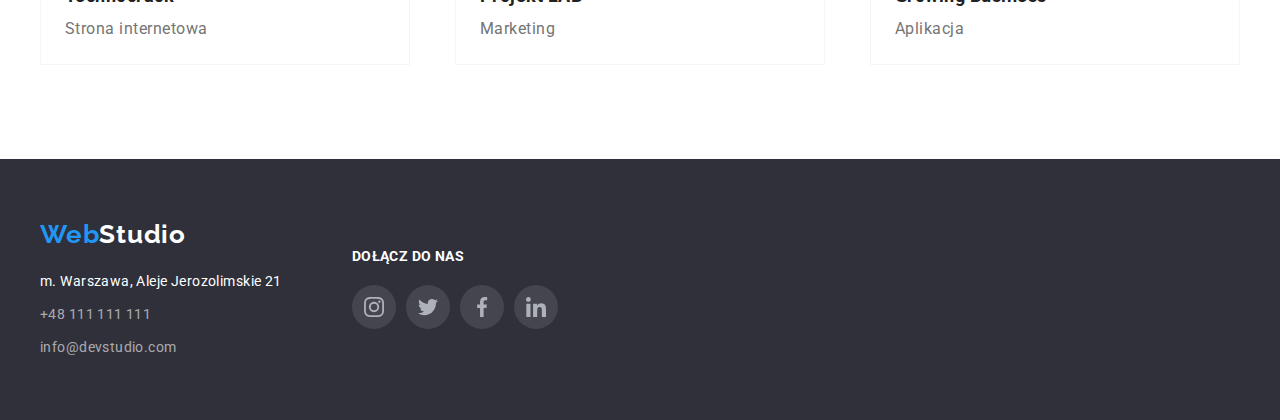
==== commit b81ea4d9: "Added Overlay to figures" ====
--- a/portfolio.html
+++ b/portfolio.html
@@ -9,78 +9,80 @@
   </head>
   <body>
     <!-- <div class="header__border"> -->
-      <header class="header__container">
-        <div class="container">
-          <div class="header__content">
-            <a class="logo" href="index.html"><span class="logo-accent">Web</span>Studio</a>
-            <nav>
-              <ul class="navigation__content">
-                <li class="navigation__item">
-                  <a class="navigation__link" href="index.html">Agencja</a>
-                </li>
-                <li class="navigation__item">
-                  <a class="navigation__link" href="portfolio.html">Portfolio</a>
-                </li>
-                <li class="navigation__item">
-                  <a class="navigation__link" href="#">Kontakt</a>
-                </li>
-              </ul>
-            </nav>
-            <div class="contact-links">
-              <div class="contact-links--item">
-                <svg class="icon-contact--phone">
-                  <use href="./images/icons.svg#icon-smartphone"></use>
-                </svg>
-                <a class="navigation__link navigation__link--contact" href="tel:+48111111111"
-                  >+48 111 111 111</a
-                >
-              </div>
-              <div class="contact-links--item">
-                <svg class="icon-contact--mail">
-                  <use href="./images/icons.svg#icon-envelope"></use>
-                </svg>
-                <a class="navigation__link navigation__link--contact" href="mailto:info@devstudio.com"
-                  >info@devstudio.com</a
-                >
-              </div>
+    <header class="header__container">
+      <div class="container">
+        <div class="header__content">
+          <a class="logo" href="index.html"><span class="logo-accent">Web</span>Studio</a>
+          <nav>
+            <ul class="navigation__content">
+              <li class="navigation__item">
+                <a class="navigation__link" href="index.html">Agencja</a>
+              </li>
+              <li class="navigation__item">
+                <a class="navigation__link" href="portfolio.html">Portfolio</a>
+              </li>
+              <li class="navigation__item">
+                <a class="navigation__link" href="#">Kontakt</a>
+              </li>
+            </ul>
+          </nav>
+          <div class="contact-links">
+            <div class="contact-links--item">
+              <svg class="icon-contact--phone">
+                <use href="./images/icons.svg#icon-smartphone"></use>
+              </svg>
+              <a class="navigation__link navigation__link--contact" href="tel:+48111111111"
+                >+48 111 111 111</a
+              >
+            </div>
+            <div class="contact-links--item">
+              <svg class="icon-contact--mail">
+                <use href="./images/icons.svg#icon-envelope"></use>
+              </svg>
+              <a class="navigation__link navigation__link--contact" href="mailto:info@devstudio.com"
+                >info@devstudio.com</a
+              >
             </div>
           </div>
         </div>
-      </header>
+      </div>
+    </header>
 
     <section class="section">
-     
       <!-- <section class="section-1-col__container"> -->
-        <ul class="section-1-col__content">
-          <li class="section-1-col__item">
-            <button class="button__secondary button__secondary--light-text" type="">
-              Wszystkie
-            </button>
-          </li>
-          <li class="section-1-col__item">
-            <button class="button__secondary button__secondary--light-text" type="">Strony</button>
-          </li>
-          <li class="section-1-col__item">
-            <button class="button__secondary button__secondary--light-text" type="">
-              Aplikacje
-            </button>
-          </li>
-          <li class="section-1-col__item">
-            <button class="button__secondary button__secondary--light-text" type="">Dizajn</button>
-          </li>
-          <li class="section-1-col__item">
-            <button class="button__secondary button__secondary--light-text" type="">
-              Marketing
-            </button>
-          </li>
-        </ul>
-      <!-- </section> -->
+      <ul class="section-1-col__content">
+        <li class="section-1-col__item">
+          <button class="button__secondary button__secondary--light-text" type="">Wszystkie</button>
+        </li>
+        <li class="section-1-col__item">
+          <button class="button__secondary button__secondary--light-text" type="">Strony</button>
+        </li>
+        <li class="section-1-col__item">
+          <button class="button__secondary button__secondary--light-text" type="">Aplikacje</button>
+        </li>
+        <li class="section-1-col__item">
+          <button class="button__secondary button__secondary--light-text" type="">Dizajn</button>
+        </li>
+        <li class="section-1-col__item">
+          <button class="button__secondary button__secondary--light-text" type="">Marketing</button>
+        </li>
+      </ul>
+    </section>
+
+    <section class="section">
       <div class="container">
-      <!-- <section class="section-3-col__container"> -->
         <ul class="section-3-col__content">
           <li class="section-3-col__item">
             <figure class="section-3-col__content-box">
-              <img src="images/portfolio-img-1.jpg" alt="projekt strony pokazany na laptopie" />
+              <div class="figure-image-1">
+                <div class="overlay">
+                  <p class="overlay__text">
+                    Technocrack jest popularną platformą wykorzystywaną do rozpowszechniania
+                    koronawirusa. Firmy wykorzystują tę platformę do celów szpiegowskich i ataków na
+                    niezabezpieczone serwery konkurencji
+                  </p>
+                </div>
+              </div>
               <figcaption
                 class="section-3-col__content-box__figcaption section-3-col__content-box__figcaption--border"
               >
@@ -91,7 +93,16 @@
           </li>
           <li class="section-3-col__item">
             <figure class="section-3-col__content-box">
-              <img src="images/portfolio-img-2.jpg" alt="projekt strony pokazany na laptopie" />
+              <div class="figure-image-2">
+                <div class="overlay">
+                  <p class="overlay__text">
+                    Technocrack jest popularną platformą wykorzystywaną do rozpowszechniania
+                    koronawirusa. Firmy wykorzystują tę platformę do celów szpiegowskich i ataków na
+                    niezabezpieczone serwery konkurencji
+                  </p>
+                </div>
+              </div>
+
               <figcaption
                 class="section-3-col__content-box__figcaption section-3-col__content-box__figcaption--border"
               >
@@ -103,7 +114,11 @@
 
           <li class="section-3-col__item">
             <figure class="section-3-col__content-box">
-              <img src="images/portfolio-img-3.jpg" alt="projekt strony pokazany na laptopie" />
+              <img
+                class="figure-img"
+                src="images/portfolio-img-3.jpg"
+                alt="projekt strony pokazany na laptopie"
+              />
               <figcaption
                 class="section-3-col__content-box__figcaption section-3-col__content-box__figcaption--border"
               >
@@ -179,9 +194,9 @@
             </figure>
           </li>
         </ul>
-      </section>
-      
-    </div>
+      </div>
+    </section>
+
     <footer class="footer">
       <div class="container">
         <div class="footer__content">
@@ -189,14 +204,13 @@
             <a class="logo--light" href="index.html"><span class="logo-accent">Web</span>Studio</a>
             <address class="footer-column">
               <p class="footer__text">m. Warszawa, Aleje Jerozolimskie 21</p>
-              
-                <a class="footer__text footer__text--contact" href="tel:+48111111111">
-                  +48 111 111 111</a
-                >
-                <a class="footer__text footer__text--contact" href="mailto:info@devstudio.com">
-                  info@devstudio.com</a
-                >
-           
+
+              <a class="footer__text footer__text--contact" href="tel:+48111111111">
+                +48 111 111 111</a
+              >
+              <a class="footer__text footer__text--contact" href="mailto:info@devstudio.com">
+                info@devstudio.com</a
+              >
             </address>
           </div>
           <div class="footer-social-links__container">
--- a/CSS/styles.css
+++ b/CSS/styles.css
@@ -10,6 +10,7 @@
   --dark-background: #2f303a;
   --bold: 700;
   --white: #fff;
+  --overlay-background: rgba(33, 150, 243, 0.9);
 }
 
 body {
@@ -232,9 +233,6 @@
   justify-content: center;
 }
 
-.hero__container--background {
-  /* background-color: var(--dark-background); */
-}
 .header-img {
   display: flex;
   z-index: 0;
@@ -504,3 +502,48 @@
   fill: var(--blue);
   border: 1px solid var(--blue);
 }
+
+/* -- Overlay classes -- */
+
+.overlay {
+  
+  top: 0;
+  left: 0;
+  width: 100%;
+  height: 100%;
+  background-color: var(--overlay-background);
+  transform: translatey(100%);
+  transition: transform 250ms ease;
+  display: flex;
+  align-items: center;
+}
+.overlay__text {
+  color: var(--white);
+  padding-left: 24px;
+  font-weight: 400;
+  font-size: 18px;
+  line-height: 1.55;
+  flex-basis: 301px;
+  letter-spacing: 0.03em;
+}
+.figure-image-1 {
+  background-image: url('../images/portfolio-img-1.jpg');
+  width: 370px;
+  height: 294px;
+  overflow: hidden;
+}
+
+.figure-image-2{
+  background-image: url('../images/portfolio-img-2.jpg');
+  width: 370px;
+  height: 294px;
+  overflow: hidden;
+}
+.section-3-col__content-box:hover .overlay {
+  transform: translatex(0);
+}
+
+.figure-img{
+  position: relative;
+  z-index: -1;
+}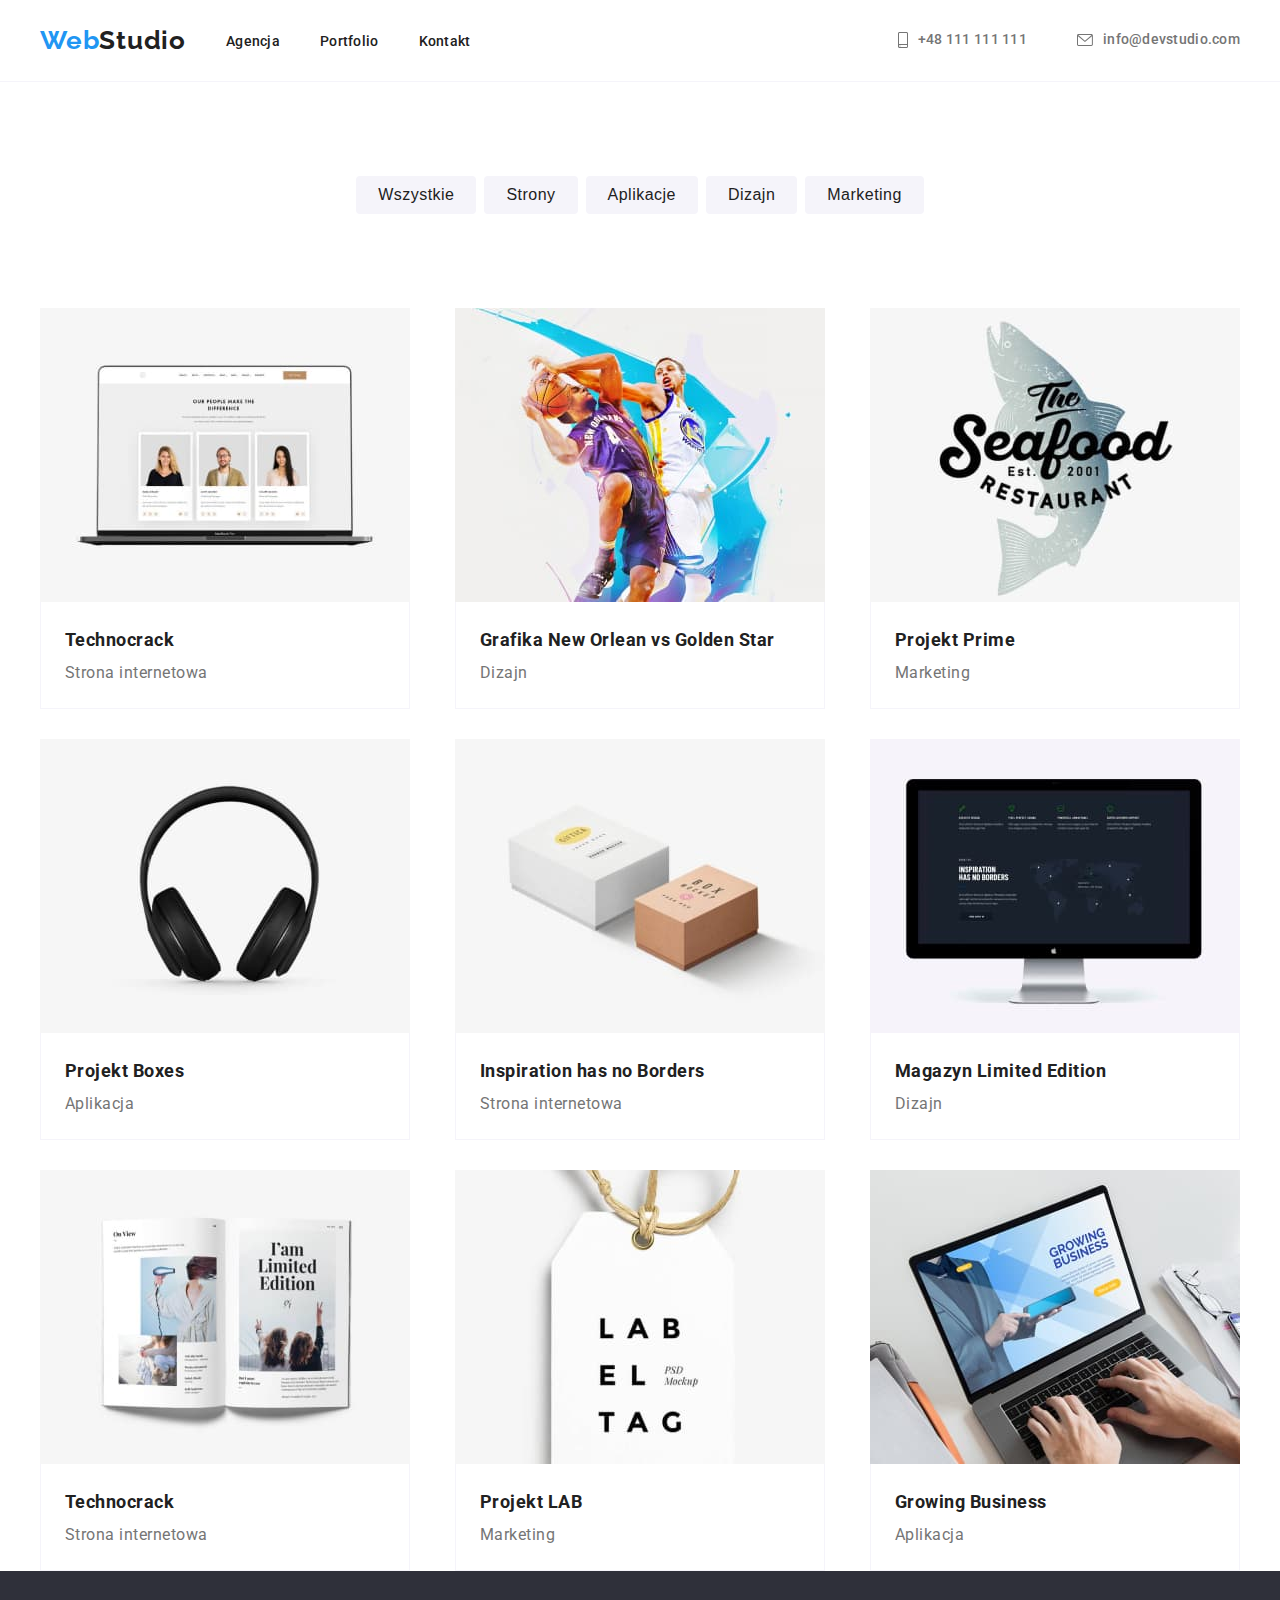
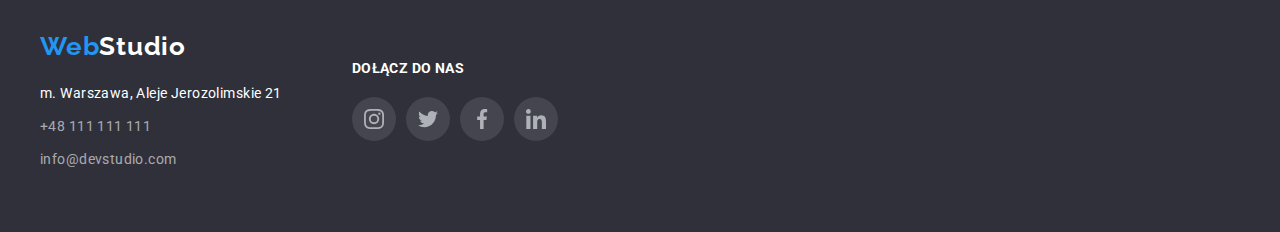
==== commit 7586c007: "Added overlay text to cards in portfolio" ====
--- a/portfolio.html
+++ b/portfolio.html
@@ -69,19 +69,24 @@
       </ul>
     </section>
 
-    <section class="section">
+    <section>
       <div class="container">
         <ul class="section-3-col__content">
           <li class="section-3-col__item">
             <figure class="section-3-col__content-box">
-              <div class="figure-image-1">
-                <div class="overlay">
-                  <p class="overlay__text">
-                    Technocrack jest popularną platformą wykorzystywaną do rozpowszechniania
-                    koronawirusa. Firmy wykorzystują tę platformę do celów szpiegowskich i ataków na
-                    niezabezpieczone serwery konkurencji
-                  </p>
-                </div>
+              <div class="section-3-col__content-box--overlay">
+              <img
+                class="figure-img"
+                src="images/portfolio-img-1.jpg"
+                alt="projekt strony pokazany na laptopie"
+              />
+              <div class="overlay">
+                <p class="overlay__text">
+                  Technocrack jest popularną platformą wykorzystywaną do rozpowszechniania
+                  koronawirusa. Firmy wykorzystują tę platformę do celów szpiegowskich i ataków na
+                  niezabezpieczone serwery konkurencji
+                </p>
+              </div>
               </div>
               <figcaption
                 class="section-3-col__content-box__figcaption section-3-col__content-box__figcaption--border"
@@ -93,14 +98,19 @@
           </li>
           <li class="section-3-col__item">
             <figure class="section-3-col__content-box">
-              <div class="figure-image-2">
-                <div class="overlay">
-                  <p class="overlay__text">
-                    Technocrack jest popularną platformą wykorzystywaną do rozpowszechniania
-                    koronawirusa. Firmy wykorzystują tę platformę do celów szpiegowskich i ataków na
-                    niezabezpieczone serwery konkurencji
-                  </p>
-                </div>
+              <div class="section-3-col__content-box--overlay">
+              <img
+                class="figure-img"
+                src="images/portfolio-img-2.jpg"
+                alt="projekt strony pokazany na laptopie"
+              />
+              <div class="overlay">
+                <p class="overlay__text">
+                  Technocrack jest popularną platformą wykorzystywaną do rozpowszechniania
+                  koronawirusa. Firmy wykorzystują tę platformę do celów szpiegowskich i ataków na
+                  niezabezpieczone serwery konkurencji
+                </p>
+              </div>
               </div>
 
               <figcaption
@@ -114,11 +124,20 @@
 
           <li class="section-3-col__item">
             <figure class="section-3-col__content-box">
+              <div class="section-3-col__content-box--overlay">
               <img
                 class="figure-img"
                 src="images/portfolio-img-3.jpg"
                 alt="projekt strony pokazany na laptopie"
               />
+              <div class="overlay">
+                <p class="overlay__text">
+                  Technocrack jest popularną platformą wykorzystywaną do rozpowszechniania
+                  koronawirusa. Firmy wykorzystują tę platformę do celów szpiegowskich i ataków na
+                  niezabezpieczone serwery konkurencji
+                </p>
+              </div>
+              </div>
               <figcaption
                 class="section-3-col__content-box__figcaption section-3-col__content-box__figcaption--border"
               >
@@ -129,7 +148,20 @@
           </li>
           <li class="section-3-col__item">
             <figure class="section-3-col__content-box">
-              <img src="images/portfolio-img-4.jpg" alt="projekt strony pokazany na laptopie" />
+              <div class="section-3-col__content-box--overlay">
+              <img
+                class="figure-img"
+                src="images/portfolio-img-4.jpg"
+                alt="projekt strony pokazany na laptopie"
+              />
+              <div class="overlay">
+                <p class="overlay__text">
+                  Technocrack jest popularną platformą wykorzystywaną do rozpowszechniania
+                  koronawirusa. Firmy wykorzystują tę platformę do celów szpiegowskich i ataków na
+                  niezabezpieczone serwery konkurencji
+                </p>
+              </div>
+              </div>
               <figcaption
                 class="section-3-col__content-box__figcaption section-3-col__content-box__figcaption--border"
               >
@@ -140,7 +172,20 @@
           </li>
           <li class="section-3-col__item">
             <figure class="section-3-col__content-box">
-              <img src="images/portfolio-img-5.jpg" alt="projekt strony pokazany na laptopie" />
+              <div class="section-3-col__content-box--overlay">
+              <img
+                class="figure-img"
+                src="images/portfolio-img-5.jpg"
+                alt="projekt strony pokazany na laptopie"
+              />
+              <div class="overlay">
+                <p class="overlay__text">
+                  Technocrack jest popularną platformą wykorzystywaną do rozpowszechniania
+                  koronawirusa. Firmy wykorzystują tę platformę do celów szpiegowskich i ataków na
+                  niezabezpieczone serwery konkurencji
+                </p>
+              </div>
+              </div>
               <figcaption
                 class="section-3-col__content-box__figcaption section-3-col__content-box__figcaption--border"
               >
@@ -151,7 +196,20 @@
           </li>
           <li class="section-3-col__item">
             <figure class="section-3-col__content-box">
-              <img src="images/portfolio-img-6.jpg" alt="projekt strony pokazany na laptopie" />
+              <div class="section-3-col__content-box--overlay">
+              <img
+                class="figure-img"
+                src="images/portfolio-img-6.jpg"
+                alt="projekt strony pokazany na laptopie"
+              />
+              <div class="overlay">
+                <p class="overlay__text">
+                  Technocrack jest popularną platformą wykorzystywaną do rozpowszechniania
+                  koronawirusa. Firmy wykorzystują tę platformę do celów szpiegowskich i ataków na
+                  niezabezpieczone serwery konkurencji
+                </p>
+              </div>
+              </div>
               <figcaption
                 class="section-3-col__content-box__figcaption section-3-col__content-box__figcaption--border"
               >
@@ -162,7 +220,20 @@
           </li>
           <li class="section-3-col__item">
             <figure class="section-3-col__content-box">
-              <img src="images/portfolio-img-7.jpg" alt="projekt strony pokazany na laptopie" />
+              <div class="section-3-col__content-box--overlay">
+              <img
+                class="figure-img"
+                src="images/portfolio-img-7.jpg"
+                alt="projekt strony pokazany na laptopie"
+              />
+              <div class="overlay">
+                <p class="overlay__text">
+                  Technocrack jest popularną platformą wykorzystywaną do rozpowszechniania
+                  koronawirusa. Firmy wykorzystują tę platformę do celów szpiegowskich i ataków na
+                  niezabezpieczone serwery konkurencji
+                </p>
+              </div>
+              </div>
               <figcaption
                 class="section-3-col__content-box__figcaption section-3-col__content-box__figcaption--border"
               >
@@ -173,7 +244,20 @@
           </li>
           <li class="section-3-col__item">
             <figure class="section-3-col__content-box">
-              <img src="images/portfolio-img-8.jpg" alt="projekt strony pokazany na laptopie" />
+              <div class="section-3-col__content-box--overlay">
+              <img
+                class="figure-img"
+                src="images/portfolio-img-8.jpg"
+                alt="projekt strony pokazany na laptopie"
+              />
+              <div class="overlay">
+                <p class="overlay__text">
+                  Technocrack jest popularną platformą wykorzystywaną do rozpowszechniania
+                  koronawirusa. Firmy wykorzystują tę platformę do celów szpiegowskich i ataków na
+                  niezabezpieczone serwery konkurencji
+                </p>
+              </div>
+              </div>
               <figcaption
                 class="section-3-col__content-box__figcaption section-3-col__content-box__figcaption--border"
               >
@@ -184,7 +268,20 @@
           </li>
           <li class="section-3-col__item">
             <figure class="section-3-col__content-box">
-              <img src="images/portfolio-img-9.jpg" alt="projekt strony pokazany na laptopie" />
+              <div class="section-3-col__content-box--overlay">
+              <img
+                class="figure-img"
+                src="images/portfolio-img-9.jpg"
+                alt="projekt strony pokazany na laptopie"
+              />
+              <div class="overlay">
+                <p class="overlay__text">
+                  Technocrack jest popularną platformą wykorzystywaną do rozpowszechniania
+                  koronawirusa. Firmy wykorzystują tę platformę do celów szpiegowskich i ataków na
+                  niezabezpieczone serwery konkurencji
+                </p>
+              </div>
+              </div>
               <figcaption
                 class="section-3-col__content-box__figcaption section-3-col__content-box__figcaption--border"
               >
--- a/CSS/styles.css
+++ b/CSS/styles.css
@@ -360,6 +360,8 @@
 .section-3-col__content-box {
   margin: 0;
   padding: 0;
+  
+  
 }
 .section-3-col__content-box:hover,
 .section-3-col__content-box:focus {
@@ -387,7 +389,10 @@
 .section-3-col__content-box__figcaption {
   padding: 20px 24px 20px 24px;
 }
-
+.section-3-col__content-box--overlay{
+  position: relative;
+  overflow: hidden;
+}
 .section-3-col__content-box__figcaption--border {
   border-bottom: 1px solid var(--lightgray);
   border-left: 1px solid var(--lightgray);
@@ -506,7 +511,7 @@
 /* -- Overlay classes -- */
 
 .overlay {
-  
+  position: absolute;
   top: 0;
   left: 0;
   width: 100%;
@@ -546,4 +551,5 @@
 .figure-img{
   position: relative;
   z-index: -1;
-}+}
+
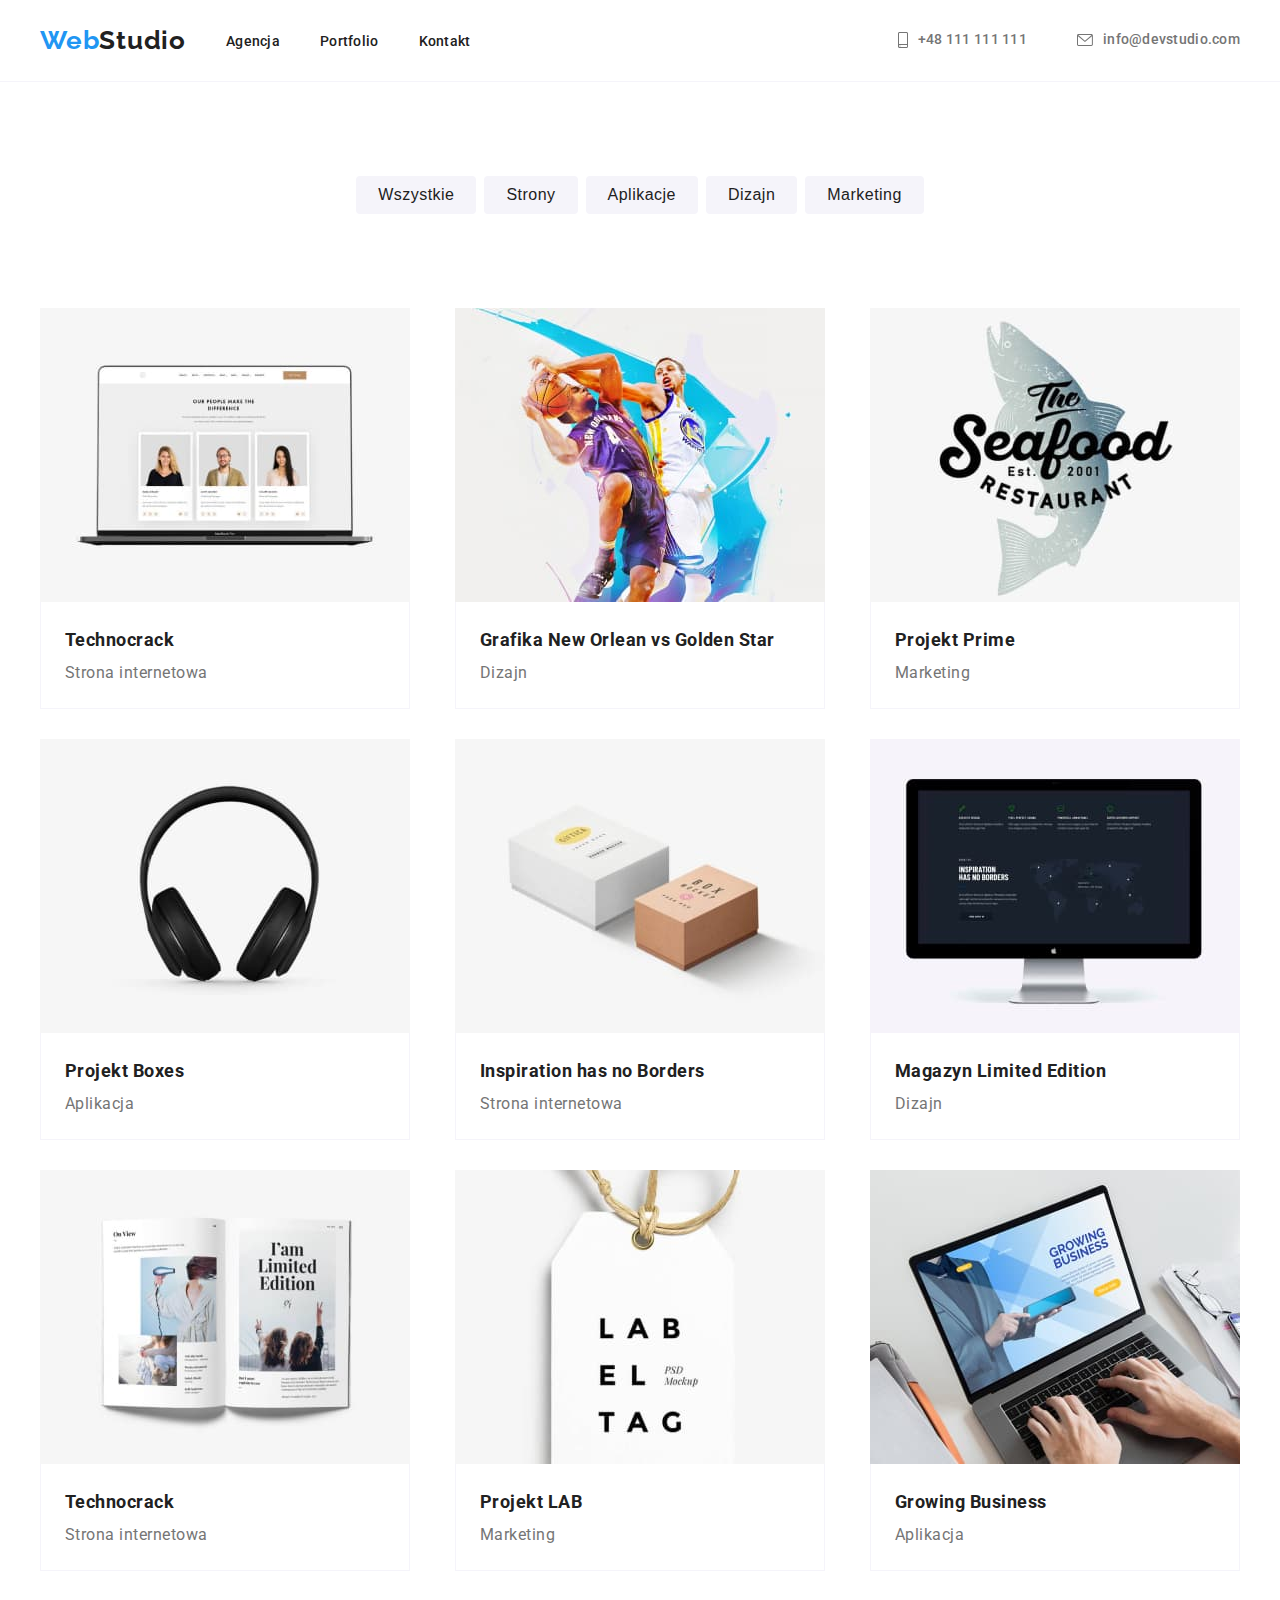
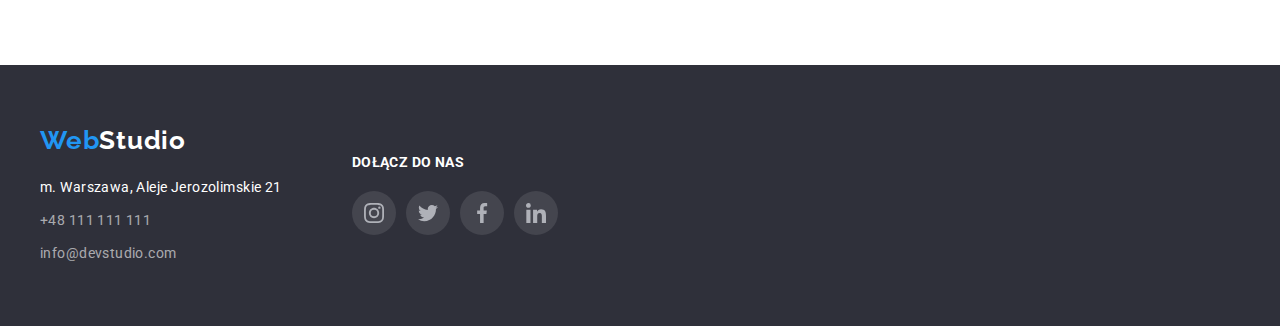
==== commit 6d3916de: "Added overlay to graphics in index" ====
--- a/portfolio.html
+++ b/portfolio.html
@@ -48,7 +48,7 @@
       </div>
     </header>
 
-    <section class="section">
+    <section class="section__filters">
       <!-- <section class="section-1-col__container"> -->
       <ul class="section-1-col__content">
         <li class="section-1-col__item">
@@ -69,24 +69,24 @@
       </ul>
     </section>
 
-    <section>
+    <section class="section">
       <div class="container">
         <ul class="section-3-col__content">
           <li class="section-3-col__item">
             <figure class="section-3-col__content-box">
               <div class="section-3-col__content-box--overlay">
-              <img
-                class="figure-img"
-                src="images/portfolio-img-1.jpg"
-                alt="projekt strony pokazany na laptopie"
-              />
-              <div class="overlay">
-                <p class="overlay__text">
-                  Technocrack jest popularną platformą wykorzystywaną do rozpowszechniania
-                  koronawirusa. Firmy wykorzystują tę platformę do celów szpiegowskich i ataków na
-                  niezabezpieczone serwery konkurencji
-                </p>
-              </div>
+                <img
+                  class="figure__img"
+                  src="images/portfolio-img-1.jpg"
+                  alt="projekt strony pokazany na laptopie"
+                />
+                <div class="overlay">
+                  <p class="overlay__text">
+                    Technocrack jest popularną platformą wykorzystywaną do rozpowszechniania
+                    koronawirusa. Firmy wykorzystują tę platformę do celów szpiegowskich i ataków na
+                    niezabezpieczone serwery konkurencji
+                  </p>
+                </div>
               </div>
               <figcaption
                 class="section-3-col__content-box__figcaption section-3-col__content-box__figcaption--border"
@@ -99,18 +99,18 @@
           <li class="section-3-col__item">
             <figure class="section-3-col__content-box">
               <div class="section-3-col__content-box--overlay">
-              <img
-                class="figure-img"
-                src="images/portfolio-img-2.jpg"
-                alt="projekt strony pokazany na laptopie"
-              />
-              <div class="overlay">
-                <p class="overlay__text">
-                  Technocrack jest popularną platformą wykorzystywaną do rozpowszechniania
-                  koronawirusa. Firmy wykorzystują tę platformę do celów szpiegowskich i ataków na
-                  niezabezpieczone serwery konkurencji
-                </p>
-              </div>
+                <img
+                  class="figure__img"
+                  src="images/portfolio-img-2.jpg"
+                  alt="projekt strony pokazany na laptopie"
+                />
+                <div class="overlay">
+                  <p class="overlay__text">
+                    Technocrack jest popularną platformą wykorzystywaną do rozpowszechniania
+                    koronawirusa. Firmy wykorzystują tę platformę do celów szpiegowskich i ataków na
+                    niezabezpieczone serwery konkurencji
+                  </p>
+                </div>
               </div>
 
               <figcaption
@@ -125,18 +125,18 @@
           <li class="section-3-col__item">
             <figure class="section-3-col__content-box">
               <div class="section-3-col__content-box--overlay">
-              <img
-                class="figure-img"
-                src="images/portfolio-img-3.jpg"
-                alt="projekt strony pokazany na laptopie"
-              />
-              <div class="overlay">
-                <p class="overlay__text">
-                  Technocrack jest popularną platformą wykorzystywaną do rozpowszechniania
-                  koronawirusa. Firmy wykorzystują tę platformę do celów szpiegowskich i ataków na
-                  niezabezpieczone serwery konkurencji
-                </p>
-              </div>
+                <img
+                  class="figure__img"
+                  src="images/portfolio-img-3.jpg"
+                  alt="projekt strony pokazany na laptopie"
+                />
+                <div class="overlay">
+                  <p class="overlay__text">
+                    Technocrack jest popularną platformą wykorzystywaną do rozpowszechniania
+                    koronawirusa. Firmy wykorzystują tę platformę do celów szpiegowskich i ataków na
+                    niezabezpieczone serwery konkurencji
+                  </p>
+                </div>
               </div>
               <figcaption
                 class="section-3-col__content-box__figcaption section-3-col__content-box__figcaption--border"
@@ -149,18 +149,18 @@
           <li class="section-3-col__item">
             <figure class="section-3-col__content-box">
               <div class="section-3-col__content-box--overlay">
-              <img
-                class="figure-img"
-                src="images/portfolio-img-4.jpg"
-                alt="projekt strony pokazany na laptopie"
-              />
-              <div class="overlay">
-                <p class="overlay__text">
-                  Technocrack jest popularną platformą wykorzystywaną do rozpowszechniania
-                  koronawirusa. Firmy wykorzystują tę platformę do celów szpiegowskich i ataków na
-                  niezabezpieczone serwery konkurencji
-                </p>
-              </div>
+                <img
+                  class="figure__img"
+                  src="images/portfolio-img-4.jpg"
+                  alt="projekt strony pokazany na laptopie"
+                />
+                <div class="overlay">
+                  <p class="overlay__text">
+                    Technocrack jest popularną platformą wykorzystywaną do rozpowszechniania
+                    koronawirusa. Firmy wykorzystują tę platformę do celów szpiegowskich i ataków na
+                    niezabezpieczone serwery konkurencji
+                  </p>
+                </div>
               </div>
               <figcaption
                 class="section-3-col__content-box__figcaption section-3-col__content-box__figcaption--border"
@@ -173,18 +173,18 @@
           <li class="section-3-col__item">
             <figure class="section-3-col__content-box">
               <div class="section-3-col__content-box--overlay">
-              <img
-                class="figure-img"
-                src="images/portfolio-img-5.jpg"
-                alt="projekt strony pokazany na laptopie"
-              />
-              <div class="overlay">
-                <p class="overlay__text">
-                  Technocrack jest popularną platformą wykorzystywaną do rozpowszechniania
-                  koronawirusa. Firmy wykorzystują tę platformę do celów szpiegowskich i ataków na
-                  niezabezpieczone serwery konkurencji
-                </p>
-              </div>
+                <img
+                  class="figure__img"
+                  src="images/portfolio-img-5.jpg"
+                  alt="projekt strony pokazany na laptopie"
+                />
+                <div class="overlay">
+                  <p class="overlay__text">
+                    Technocrack jest popularną platformą wykorzystywaną do rozpowszechniania
+                    koronawirusa. Firmy wykorzystują tę platformę do celów szpiegowskich i ataków na
+                    niezabezpieczone serwery konkurencji
+                  </p>
+                </div>
               </div>
               <figcaption
                 class="section-3-col__content-box__figcaption section-3-col__content-box__figcaption--border"
@@ -197,18 +197,18 @@
           <li class="section-3-col__item">
             <figure class="section-3-col__content-box">
               <div class="section-3-col__content-box--overlay">
-              <img
-                class="figure-img"
-                src="images/portfolio-img-6.jpg"
-                alt="projekt strony pokazany na laptopie"
-              />
-              <div class="overlay">
-                <p class="overlay__text">
-                  Technocrack jest popularną platformą wykorzystywaną do rozpowszechniania
-                  koronawirusa. Firmy wykorzystują tę platformę do celów szpiegowskich i ataków na
-                  niezabezpieczone serwery konkurencji
-                </p>
-              </div>
+                <img
+                  class="figure__img"
+                  src="images/portfolio-img-6.jpg"
+                  alt="projekt strony pokazany na laptopie"
+                />
+                <div class="overlay">
+                  <p class="overlay__text">
+                    Technocrack jest popularną platformą wykorzystywaną do rozpowszechniania
+                    koronawirusa. Firmy wykorzystują tę platformę do celów szpiegowskich i ataków na
+                    niezabezpieczone serwery konkurencji
+                  </p>
+                </div>
               </div>
               <figcaption
                 class="section-3-col__content-box__figcaption section-3-col__content-box__figcaption--border"
@@ -221,18 +221,18 @@
           <li class="section-3-col__item">
             <figure class="section-3-col__content-box">
               <div class="section-3-col__content-box--overlay">
-              <img
-                class="figure-img"
-                src="images/portfolio-img-7.jpg"
-                alt="projekt strony pokazany na laptopie"
-              />
-              <div class="overlay">
-                <p class="overlay__text">
-                  Technocrack jest popularną platformą wykorzystywaną do rozpowszechniania
-                  koronawirusa. Firmy wykorzystują tę platformę do celów szpiegowskich i ataków na
-                  niezabezpieczone serwery konkurencji
-                </p>
-              </div>
+                <img
+                  class="figure__img"
+                  src="images/portfolio-img-7.jpg"
+                  alt="projekt strony pokazany na laptopie"
+                />
+                <div class="overlay">
+                  <p class="overlay__text">
+                    Technocrack jest popularną platformą wykorzystywaną do rozpowszechniania
+                    koronawirusa. Firmy wykorzystują tę platformę do celów szpiegowskich i ataków na
+                    niezabezpieczone serwery konkurencji
+                  </p>
+                </div>
               </div>
               <figcaption
                 class="section-3-col__content-box__figcaption section-3-col__content-box__figcaption--border"
@@ -245,18 +245,18 @@
           <li class="section-3-col__item">
             <figure class="section-3-col__content-box">
               <div class="section-3-col__content-box--overlay">
-              <img
-                class="figure-img"
-                src="images/portfolio-img-8.jpg"
-                alt="projekt strony pokazany na laptopie"
-              />
-              <div class="overlay">
-                <p class="overlay__text">
-                  Technocrack jest popularną platformą wykorzystywaną do rozpowszechniania
-                  koronawirusa. Firmy wykorzystują tę platformę do celów szpiegowskich i ataków na
-                  niezabezpieczone serwery konkurencji
-                </p>
-              </div>
+                <img
+                  class="figure__img"
+                  src="images/portfolio-img-8.jpg"
+                  alt="projekt strony pokazany na laptopie"
+                />
+                <div class="overlay">
+                  <p class="overlay__text">
+                    Technocrack jest popularną platformą wykorzystywaną do rozpowszechniania
+                    koronawirusa. Firmy wykorzystują tę platformę do celów szpiegowskich i ataków na
+                    niezabezpieczone serwery konkurencji
+                  </p>
+                </div>
               </div>
               <figcaption
                 class="section-3-col__content-box__figcaption section-3-col__content-box__figcaption--border"
@@ -269,18 +269,18 @@
           <li class="section-3-col__item">
             <figure class="section-3-col__content-box">
               <div class="section-3-col__content-box--overlay">
-              <img
-                class="figure-img"
-                src="images/portfolio-img-9.jpg"
-                alt="projekt strony pokazany na laptopie"
-              />
-              <div class="overlay">
-                <p class="overlay__text">
-                  Technocrack jest popularną platformą wykorzystywaną do rozpowszechniania
-                  koronawirusa. Firmy wykorzystują tę platformę do celów szpiegowskich i ataków na
-                  niezabezpieczone serwery konkurencji
-                </p>
-              </div>
+                <img
+                  class="figure__img"
+                  src="images/portfolio-img-9.jpg"
+                  alt="projekt strony pokazany na laptopie"
+                />
+                <div class="overlay">
+                  <p class="overlay__text">
+                    Technocrack jest popularną platformą wykorzystywaną do rozpowszechniania
+                    koronawirusa. Firmy wykorzystują tę platformę do celów szpiegowskich i ataków na
+                    niezabezpieczone serwery konkurencji
+                  </p>
+                </div>
               </div>
               <figcaption
                 class="section-3-col__content-box__figcaption section-3-col__content-box__figcaption--border"
--- a/CSS/styles.css
+++ b/CSS/styles.css
@@ -140,6 +140,7 @@
 .navigation__link:hover,
 .navigation__link:focus {
   color: var(--blue);
+  transition: cubic-bezier(0.4, 0, 0.2, 1) 250ms;
 }
 
 .footer {
@@ -174,6 +175,7 @@
 }
 .footer__text--contact:hover {
   color: var(--blue);
+  transition: cubic-bezier(0.4, 0, 0.2, 1) 250ms;
 }
 .footer-column {
   display: flex;
@@ -220,6 +222,7 @@
   background-color: var(--blue);
   box-shadow: 0px 3px 1px rgba(0, 0, 0, 0.1), 0px 1px 2px rgba(0, 0, 0, 0.08),
     0px 2px 2px rgba(0, 0, 0, 0.12);
+  transition: cubic-bezier(0.4, 0, 0.2, 1) 250ms;
 }
 
 /* -- BUTTONS STYLE END -- */
@@ -254,6 +257,10 @@
   background-image: url('../images/header.png');
   background-color: rgba(47, 48, 58, 0.4);
 }
+
+.section__filters {
+  padding-top: 94px;
+}
 .section-4-col__container {
   display: flex;
   padding-top: 94px;
@@ -355,16 +362,16 @@
 
 .section-3-col__item {
   list-style: none;
+  position: relative;
 }
 
 .section-3-col__content-box {
   margin: 0;
   padding: 0;
-  
-  
 }
 .section-3-col__content-box:hover,
 .section-3-col__content-box:focus {
+  transition: cubic-bezier(0.4, 0, 0.2, 1) 250ms;
   margin: 0;
   padding: 0;
   box-shadow: 0px 1px 1px rgba(0, 0, 0, 0.12), 0px 4px 4px rgba(0, 0, 0, 0.06),
@@ -389,7 +396,7 @@
 .section-3-col__content-box__figcaption {
   padding: 20px 24px 20px 24px;
 }
-.section-3-col__content-box--overlay{
+.section-3-col__content-box--overlay {
   position: relative;
   overflow: hidden;
 }
@@ -422,6 +429,7 @@
 .contact-links--item:focus {
   fill: #2196f3;
   color: #2196f3;
+  transition: cubic-bezier(0.4, 0, 0.2, 1) 250ms;
 }
 .icon-features {
   width: 270px;
@@ -458,6 +466,7 @@
 .icon-social:focus {
   background-color: var(--blue);
   fill: var(--white);
+  transition: cubic-bezier(0.4, 0, 0.2, 1) 250ms;
 }
 .contact-links--item {
   display: flex;
@@ -506,6 +515,7 @@
 .icon-clients:focus {
   fill: var(--blue);
   border: 1px solid var(--blue);
+  transition: cubic-bezier(0.4, 0, 0.2, 1) 250ms;
 }
 
 /* -- Overlay classes -- */
@@ -531,25 +541,37 @@
   flex-basis: 301px;
   letter-spacing: 0.03em;
 }
-.figure-image-1 {
-  background-image: url('../images/portfolio-img-1.jpg');
-  width: 370px;
-  height: 294px;
-  overflow: hidden;
-}
-
-.figure-image-2{
-  background-image: url('../images/portfolio-img-2.jpg');
-  width: 370px;
-  height: 294px;
-  overflow: hidden;
-}
+
 .section-3-col__content-box:hover .overlay {
   transform: translatex(0);
-}
-
-.figure-img{
+  transition: cubic-bezier(0.4, 0, 0.2, 1) 250ms;
+}
+
+.figure__img {
   position: relative;
   z-index: -1;
 }
 
+.text-box__overlay {
+  position: absolute;
+  bottom: 0px;
+  width:100%;
+  background-color: rgba(47, 48, 58, 0.8);
+}
+
+.text-box__overlay {
+  color: var(--white);
+  display:flex;
+  justify-content: center;
+  align-items: center;
+  
+}
+.text-box__overlay__paragraph {
+  padding-bottom:27px;
+  padding-top:27px;
+  font-weight: 700;
+  font-size: 14px;
+  line-height: 1.14;
+  text-align: center;
+  letter-spacing: 0.03em;
+}
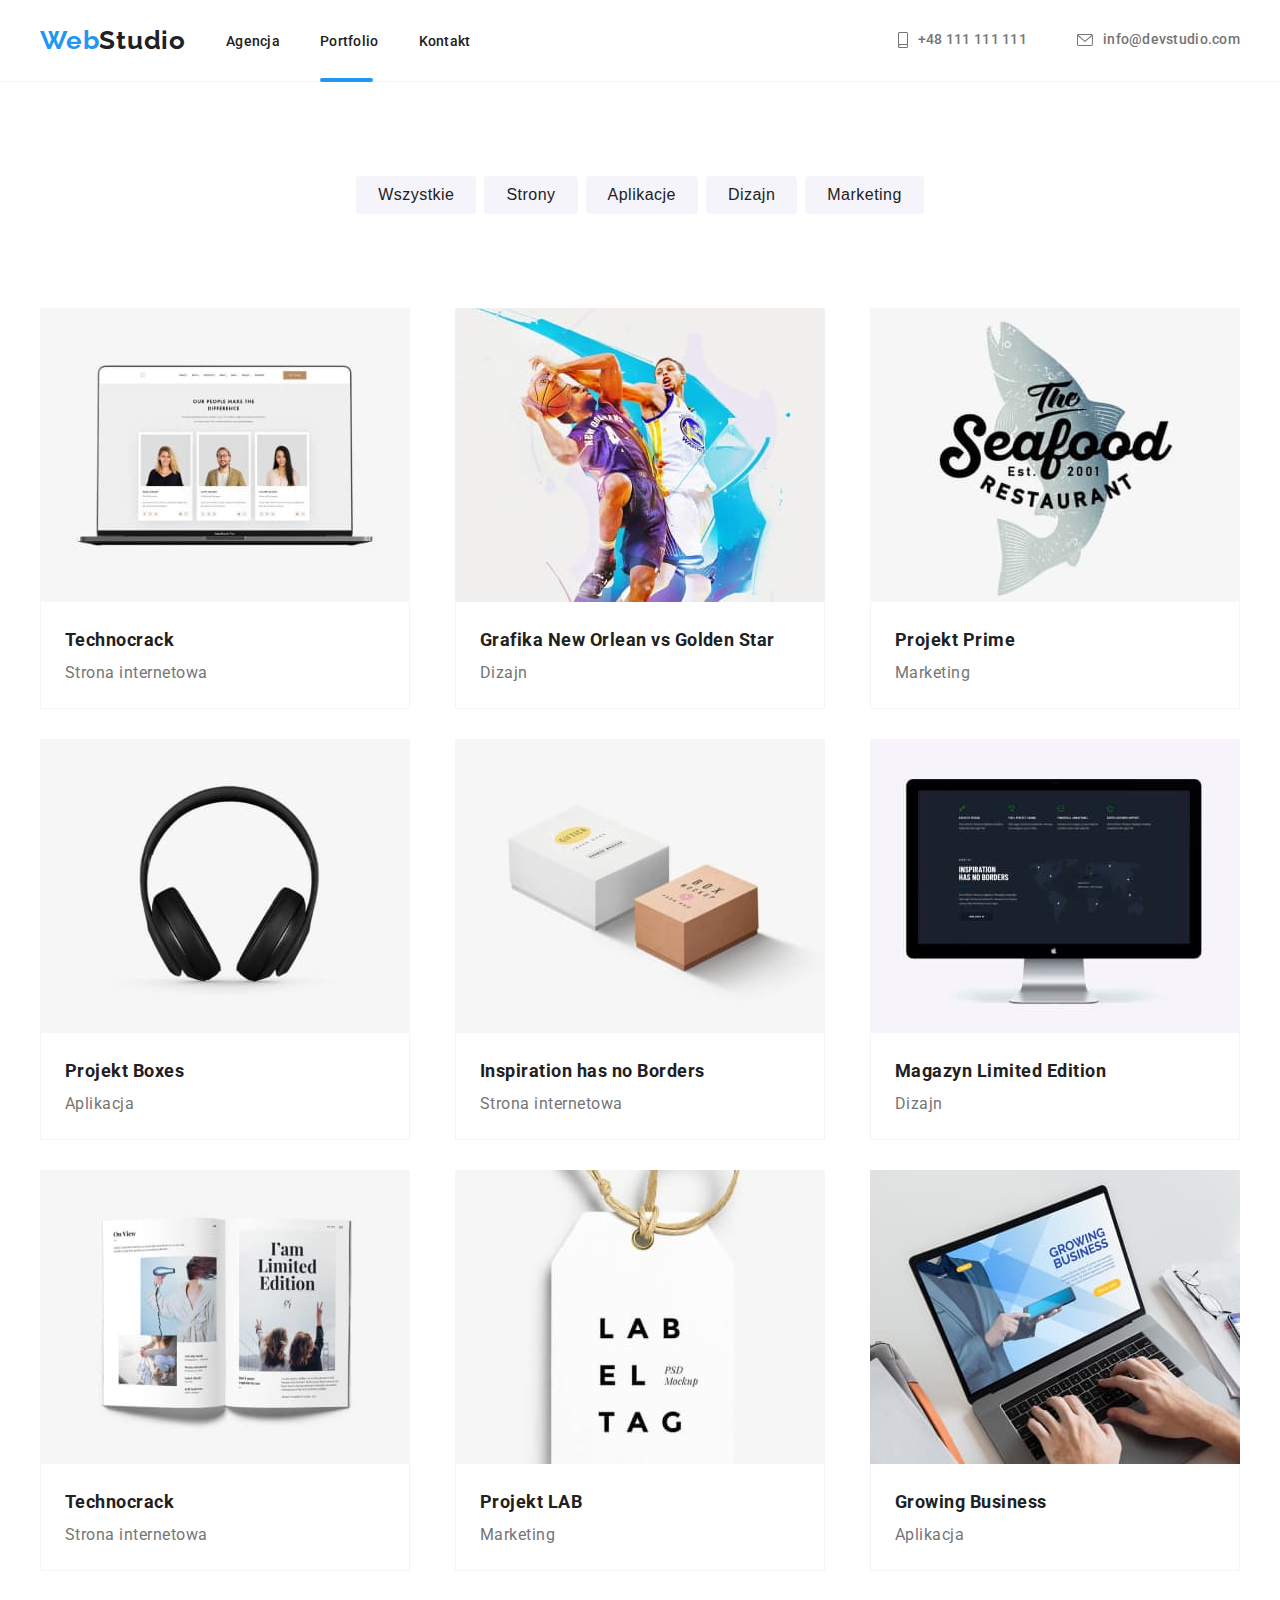
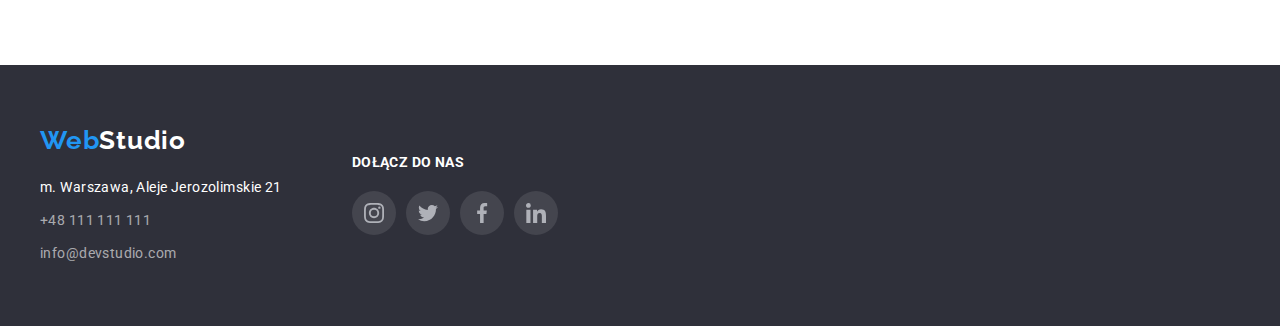
==== commit c189f3e3: "Animaton fixed" ====
--- a/portfolio.html
+++ b/portfolio.html
@@ -20,6 +20,7 @@
               </li>
               <li class="navigation__item">
                 <a class="navigation__link" href="portfolio.html">Portfolio</a>
+                <div class="navigation__link__underline-active"></div>
               </li>
               <li class="navigation__item">
                 <a class="navigation__link" href="#">Kontakt</a>
--- a/CSS/styles.css
+++ b/CSS/styles.css
@@ -76,6 +76,7 @@
 }
 .navigation__item {
   display: inline-block;
+  position: relative;
 }
 .contact-links {
   margin-left: auto;
@@ -140,7 +141,7 @@
 .navigation__link:hover,
 .navigation__link:focus {
   color: var(--blue);
-  transition: cubic-bezier(0.4, 0, 0.2, 1) 250ms;
+  transition: color 250ms cubic-bezier(0.4, 0, 0.2, 1);
 }
 
 .footer {
@@ -175,7 +176,7 @@
 }
 .footer__text--contact:hover {
   color: var(--blue);
-  transition: cubic-bezier(0.4, 0, 0.2, 1) 250ms;
+  transition: color 250ms cubic-bezier(0.4, 0, 0.2, 1);
 }
 .footer-column {
   display: flex;
@@ -222,7 +223,7 @@
   background-color: var(--blue);
   box-shadow: 0px 3px 1px rgba(0, 0, 0, 0.1), 0px 1px 2px rgba(0, 0, 0, 0.08),
     0px 2px 2px rgba(0, 0, 0, 0.12);
-  transition: cubic-bezier(0.4, 0, 0.2, 1) 250ms;
+  transition: box-shadow 250ms cubic-bezier(0.4, 0, 0.2, 1);
 }
 
 /* -- BUTTONS STYLE END -- */
@@ -376,6 +377,7 @@
   padding: 0;
   box-shadow: 0px 1px 1px rgba(0, 0, 0, 0.12), 0px 4px 4px rgba(0, 0, 0, 0.06),
     1px 4px 6px rgba(0, 0, 0, 0.16);
+  transition: box-shadow 250ms cubic-bezier(0.4, 0, 0.2, 1);
 }
 
 .section-3-col__content-box__title {
@@ -429,7 +431,7 @@
 .contact-links--item:focus {
   fill: #2196f3;
   color: #2196f3;
-  transition: cubic-bezier(0.4, 0, 0.2, 1) 250ms;
+  transition: fill 250ms cubic-bezier(0.4, 0, 0.2, 1);
 }
 .icon-features {
   width: 270px;
@@ -466,7 +468,8 @@
 .icon-social:focus {
   background-color: var(--blue);
   fill: var(--white);
-  transition: cubic-bezier(0.4, 0, 0.2, 1) 250ms;
+  transition: 250ms cubic-bezier(0.4, 0, 0.2, 1);
+  /* transition: background-color 250ms cubic-bezier(0.4, 0, 0.2, 1); */
 }
 .contact-links--item {
   display: flex;
@@ -515,7 +518,7 @@
 .icon-clients:focus {
   fill: var(--blue);
   border: 1px solid var(--blue);
-  transition: cubic-bezier(0.4, 0, 0.2, 1) 250ms;
+  transition: fill 250ms cubic-bezier(0.4, 0, 0.2, 1);
 }
 
 /* -- Overlay classes -- */
@@ -532,6 +535,7 @@
   display: flex;
   align-items: center;
 }
+
 .overlay__text {
   color: var(--white);
   padding-left: 24px;
@@ -544,7 +548,7 @@
 
 .section-3-col__content-box:hover .overlay {
   transform: translatex(0);
-  transition: cubic-bezier(0.4, 0, 0.2, 1) 250ms;
+  transition: transform 250ms cubic-bezier(0.4, 0, 0.2, 1);
 }
 
 .figure__img {
@@ -555,23 +559,37 @@
 .text-box__overlay {
   position: absolute;
   bottom: 0px;
-  width:100%;
+  width: 100%;
   background-color: rgba(47, 48, 58, 0.8);
 }
 
 .text-box__overlay {
   color: var(--white);
-  display:flex;
-  justify-content: center;
-  align-items: center;
-  
+  display: flex;
+  justify-content: center;
+  align-items: center;
 }
 .text-box__overlay__paragraph {
-  padding-bottom:27px;
-  padding-top:27px;
+  padding-bottom: 27px;
+  padding-top: 27px;
   font-weight: 700;
   font-size: 14px;
   line-height: 1.14;
   text-align: center;
   letter-spacing: 0.03em;
 }
+
+.navigation__link__underline-active {
+  border-radius: 2px;
+  position: absolute;
+}
+
+.navigation__link__underline-active::after {
+  content: '';
+  border-radius: 2px;
+  width: 53px;
+  height: 4px;
+  background-color: var(--blue);
+  position: absolute;
+  top: 28px;
+}
